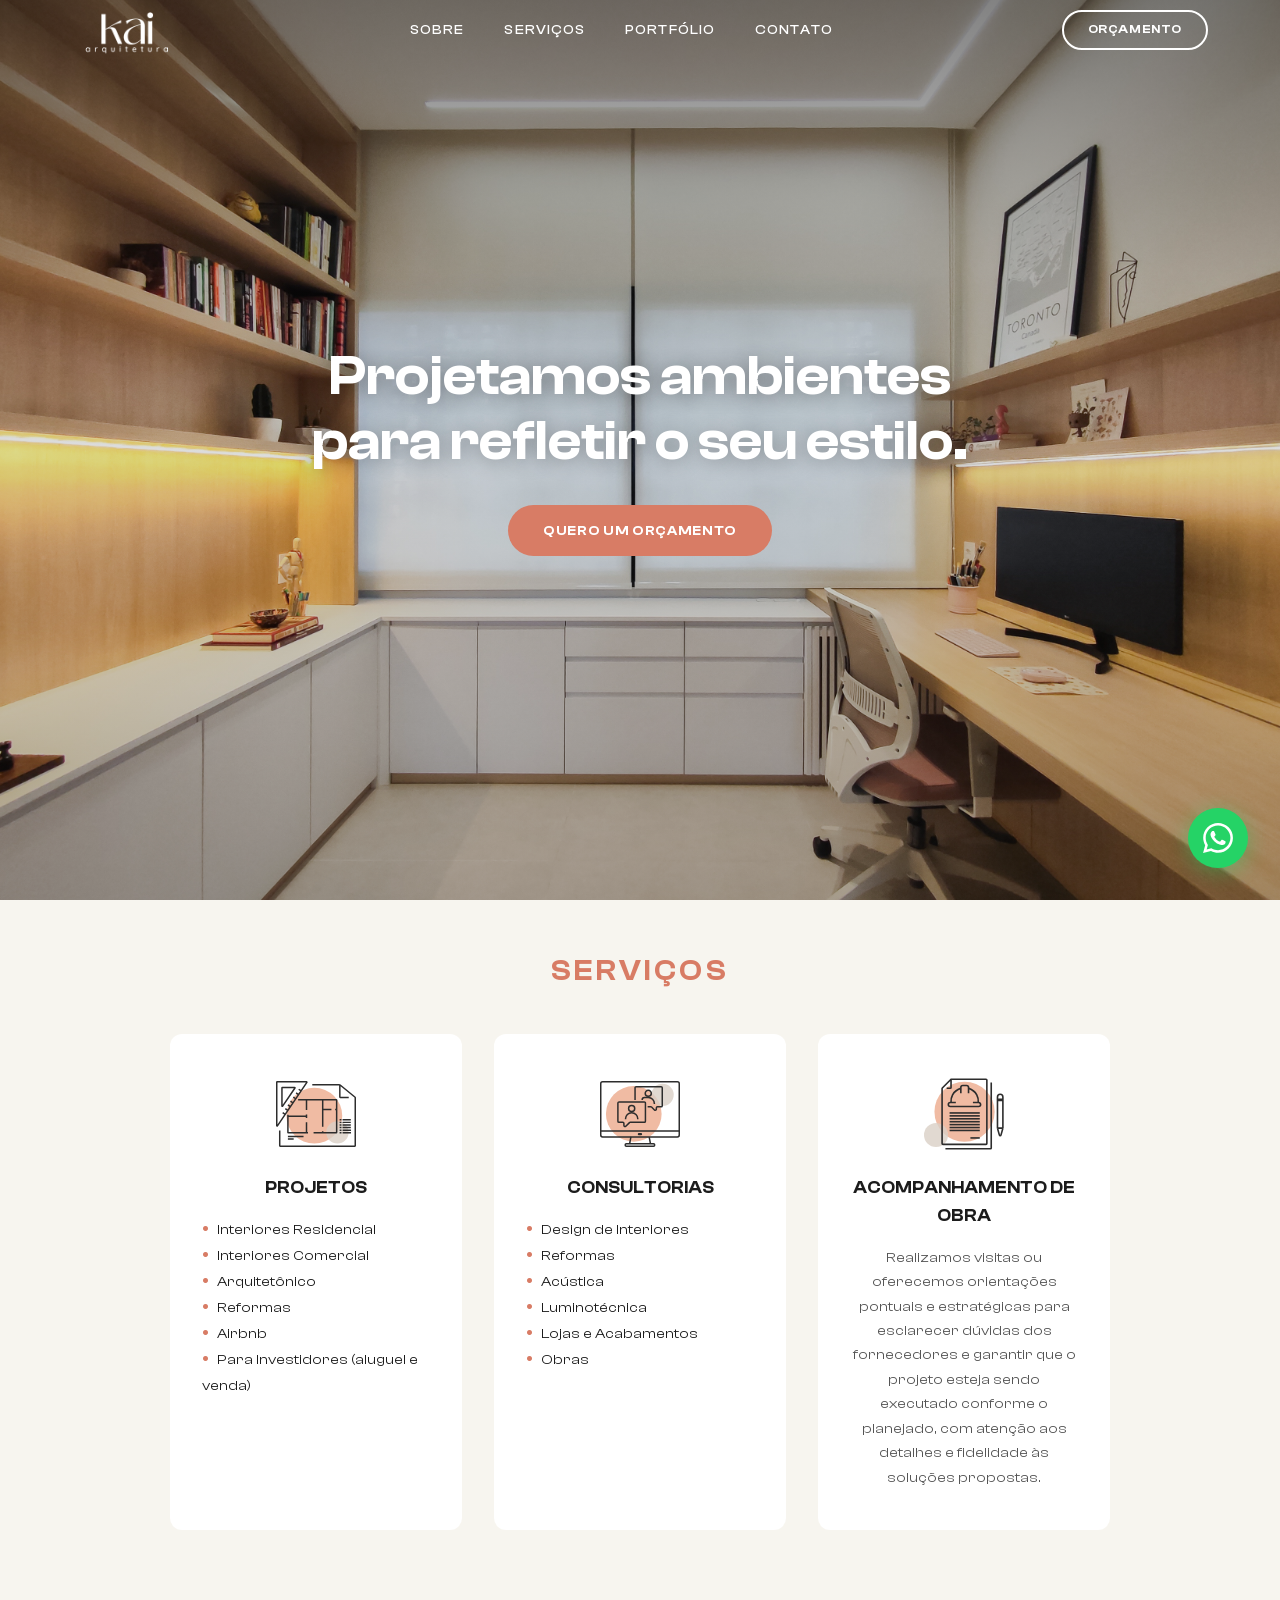
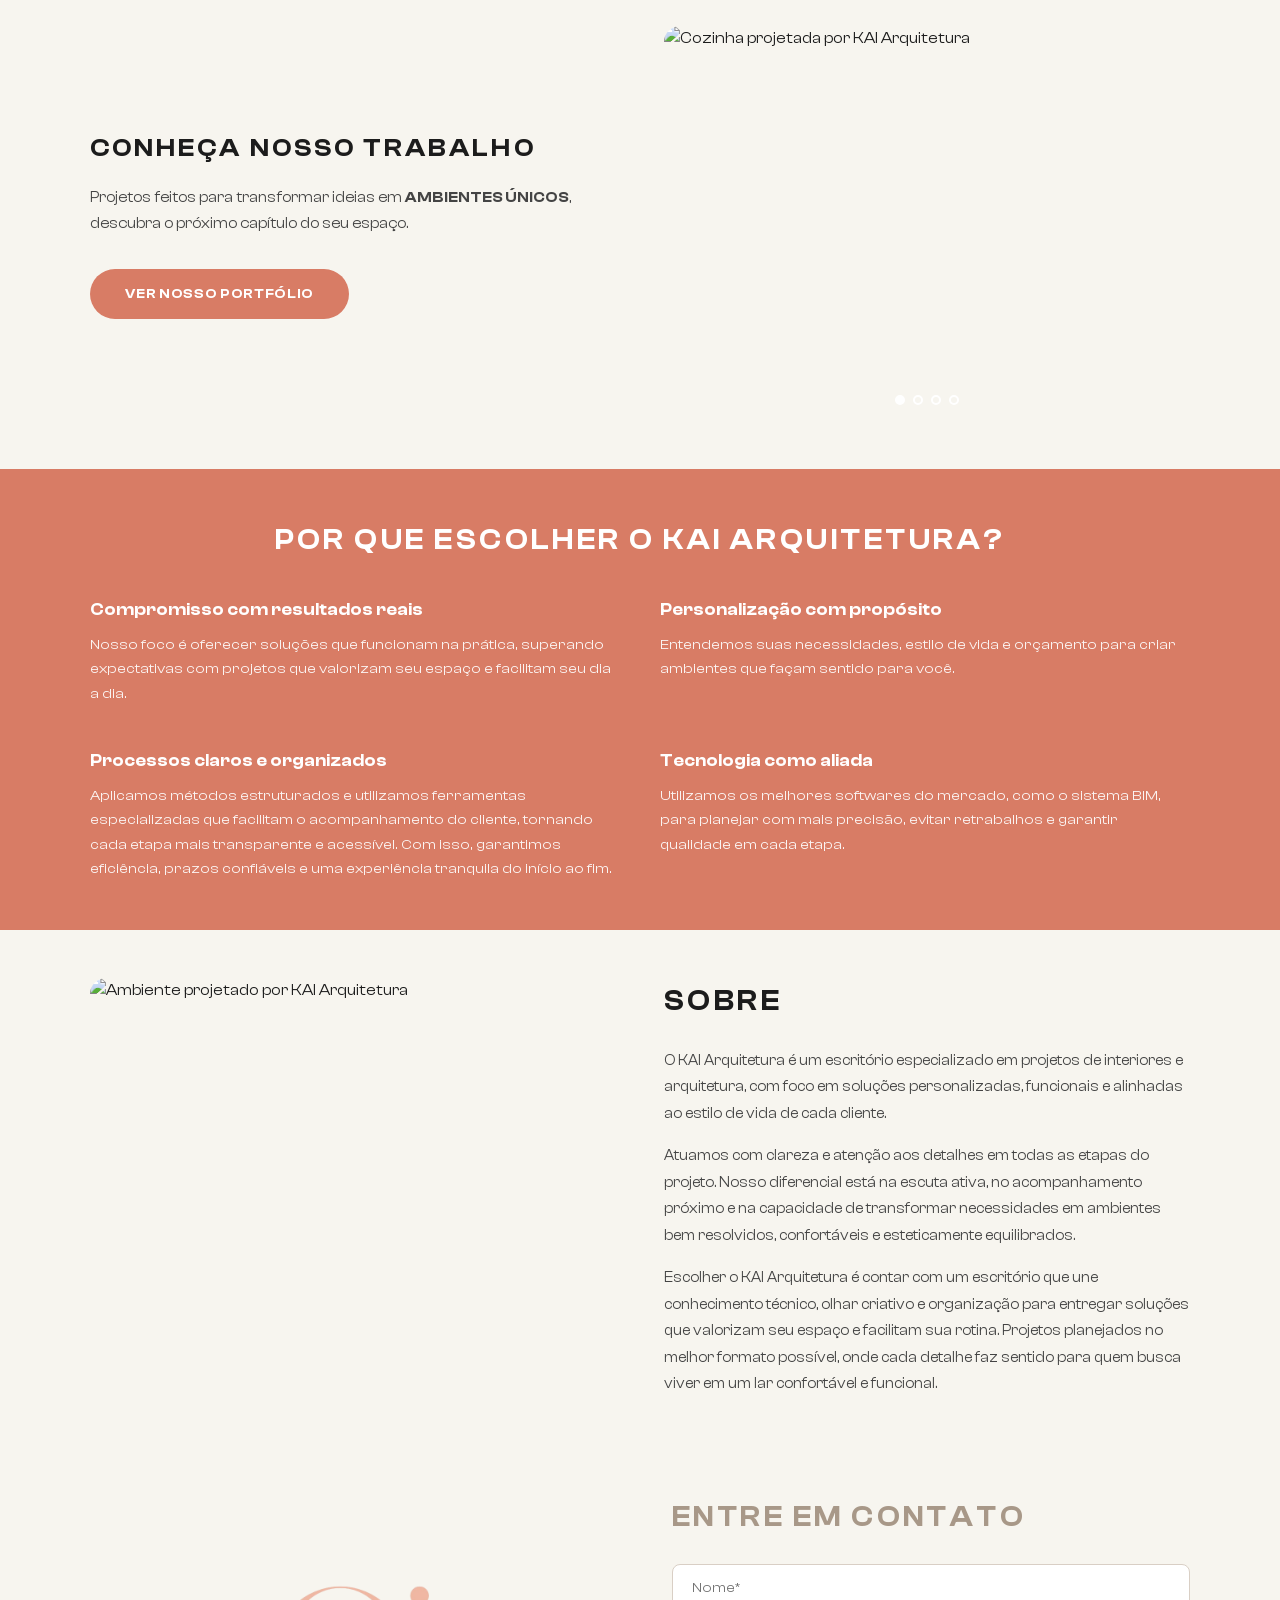
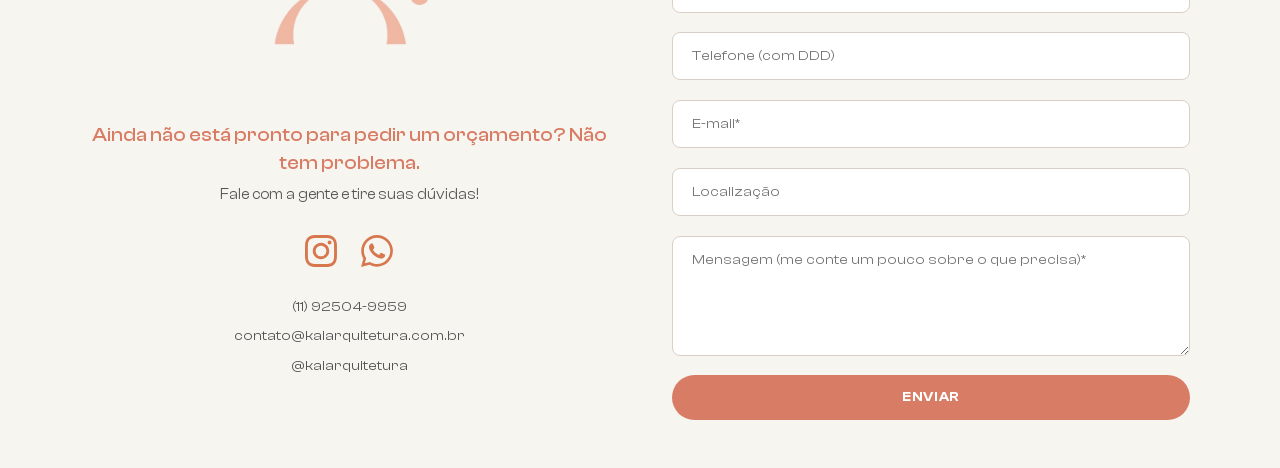
==== index.html @ b68964d4 "Atualiza telefone/WhatsApp para (11) 92504-9959 Co-Authored-By: Claude Opus 4.6 <noreply@anthropic.c" ====
<!DOCTYPE html>
<html lang="pt-BR">
<head>
  <meta charset="UTF-8">
  <meta name="viewport" content="width=device-width, initial-scale=1.0">
  <title>KAI Arquitetura | Projetamos ambientes para refletir o seu estilo</title>
  <meta name="description" content="Escritório de arquitetura especializado em projetos de interiores, consultorias e acompanhamento de obra. Soluções personalizadas e funcionais.">
  <link rel="icon" type="image/png" href="img/simbolo.png">
  <link rel="stylesheet" href="css/fonts.css">
  <link rel="stylesheet" href="css/style.css">
</head>
<body>

  <!-- HEADER (transparent over hero, solid on scroll) -->
  <header class="header header--transparent">
    <nav class="nav">
      <a href="index.html" class="nav__logo">
        <img src="img/logo.png" alt="KAI Arquitetura">
      </a>
      <ul class="nav__links">
        <li><a href="#sobre">Sobre</a></li>
        <li class="nav__dropdown">
          <a href="#servicos">Serviços</a>
          <div class="nav__dropdown-menu">
            <a href="servicos-projeto.html">Projetos</a>
            <a href="servicos-consultorias.html">Consultorias</a>
            <a href="servicos-acompanhamento.html">Acompanhamento de Obra</a>
          </div>
        </li>
        <li><a href="portfolio.html">Portfólio</a></li>
        <li><a href="#contato">Contato</a></li>
      </ul>
      <div class="nav__cta">
        <a href="https://wa.me/5511925049959" target="_blank" class="btn">Orçamento</a>
      </div>
      <button class="nav__hamburger" aria-label="Menu">
        <span></span><span></span><span></span>
      </button>
      <div class="nav__mobile-menu">
        <a href="#sobre">Sobre</a>
        <a href="#servicos">Serviços</a>
        <div class="mobile-submenu">
          <a href="servicos-projeto.html">Projetos</a>
          <a href="servicos-consultorias.html">Consultorias</a>
          <a href="servicos-acompanhamento.html">Acompanhamento de Obra</a>
        </div>
        <a href="portfolio.html">Portfólio</a>
        <a href="#contato">Contato</a>
      </div>
    </nav>
  </header>

  <!-- HERO (full-bleed, invades header) -->
  <section class="hero">
    <img src="img/home/BB_Escritório_1-Edit.jpg" alt="Escritório KAI Arquitetura" class="hero__image">
    <div class="hero__overlay">
      <h1 class="hero__title">Projetamos ambientes para refletir o seu estilo.</h1>
      <a href="https://wa.me/5511925049959" target="_blank" class="btn btn--coral">Quero um orçamento</a>
    </div>
  </section>

  <!-- SERVIÇOS -->
  <section class="section" id="servicos">
    <div class="section__inner">
      <h2 class="section__title section__title--coral" style="text-align:center; margin-bottom:2.5rem;">Serviços</h2>
      <div class="services-grid">

        <a href="servicos-projeto.html" class="service-card">
          <img src="img/icons/Icone Projeto.svg" alt="Projetos" class="service-card__icon service-card__icon--dark">
          <h3 class="service-card__title">Projetos</h3>
          <ul class="service-card__list">
            <li>Interiores Residencial</li>
            <li>Interiores Comercial</li>
            <li>Arquitetônico</li>
            <li>Reformas</li>
            <li>Airbnb</li>
            <li>Para Investidores (aluguel e venda)</li>
          </ul>
        </a>

        <a href="servicos-consultorias.html" class="service-card">
          <img src="img/icons/Icone Consultoria.svg" alt="Consultorias" class="service-card__icon service-card__icon--dark">
          <h3 class="service-card__title">Consultorias</h3>
          <ul class="service-card__list">
            <li>Design de Interiores</li>
            <li>Reformas</li>
            <li>Acústica</li>
            <li>Luminotécnica</li>
            <li>Lojas e Acabamentos</li>
            <li>Obras</li>
          </ul>
        </a>

        <a href="servicos-acompanhamento.html" class="service-card">
          <img src="img/icons/Icone Acompanhamento.svg" alt="Acompanhamento de Obra" class="service-card__icon service-card__icon--dark">
          <h3 class="service-card__title">Acompanhamento de Obra</h3>
          <p class="service-card__list" style="text-align:center; font-size:0.9rem; line-height:1.7; color:#555;">
            Realizamos visitas ou oferecemos orientações pontuais e estratégicas para esclarecer dúvidas dos fornecedores e garantir que o projeto esteja sendo executado conforme o planejado, com atenção aos detalhes e fidelidade às soluções propostas.
          </p>
        </a>

      </div>
    </div>
  </section>

  <!-- CONHEÇA NOSSO TRABALHO (carousel) -->
  <section class="work-section">
    <div class="work-section__inner">
      <div class="work-section__content">
        <h2 class="work-section__title">Conheça nosso trabalho</h2>
        <p class="work-section__text">
          Projetos feitos para transformar ideias em <strong>ambientes únicos</strong>, descubra o próximo capítulo do seu espaço.
        </p>
        <div>
          <a href="portfolio.html" class="btn btn--coral">Ver nosso portfólio</a>
        </div>
      </div>
      <div class="work-carousel">
        <div class="work-carousel__track">
          <img src="img/home/BB_Cozinha_2-Edit.jpg" alt="Cozinha projetada por KAI Arquitetura" class="work-carousel__slide active">
          <img src="img/home/BB_Sala_2-Edit.jpg" alt="Sala projetada por KAI Arquitetura" class="work-carousel__slide">
          <img src="img/home/BB_Lavanderia_1.jpg" alt="Lavanderia projetada por KAI Arquitetura" class="work-carousel__slide">
          <img src="img/home/Imagem Quarto.jpg" alt="Quarto projetado por KAI Arquitetura" class="work-carousel__slide">
        </div>
        <div class="work-carousel__dots">
          <button class="work-carousel__dot active" data-index="0" aria-label="Foto 1"></button>
          <button class="work-carousel__dot" data-index="1" aria-label="Foto 2"></button>
          <button class="work-carousel__dot" data-index="2" aria-label="Foto 3"></button>
          <button class="work-carousel__dot" data-index="3" aria-label="Foto 4"></button>
        </div>
      </div>
    </div>
  </section>

  <!-- POR QUE ESCOLHER -->
  <section class="why-section">
    <div class="section__container">
      <h2 class="why-section__title">Por que escolher o KAI Arquitetura?</h2>
      <div class="why-grid">
        <div class="why-card">
          <h3 class="why-card__title">Compromisso com resultados reais</h3>
          <p class="why-card__text">Nosso foco é oferecer soluções que funcionam na prática, superando expectativas com projetos que valorizam seu espaço e facilitam seu dia a dia.</p>
        </div>
        <div class="why-card">
          <h3 class="why-card__title">Personalização com propósito</h3>
          <p class="why-card__text">Entendemos suas necessidades, estilo de vida e orçamento para criar ambientes que façam sentido para você.</p>
        </div>
        <div class="why-card">
          <h3 class="why-card__title">Processos claros e organizados</h3>
          <p class="why-card__text">Aplicamos métodos estruturados e utilizamos ferramentas especializadas que facilitam o acompanhamento do cliente, tornando cada etapa mais transparente e acessível. Com isso, garantimos eficiência, prazos confiáveis e uma experiência tranquila do início ao fim.</p>
        </div>
        <div class="why-card">
          <h3 class="why-card__title">Tecnologia como aliada</h3>
          <p class="why-card__text">Utilizamos os melhores softwares do mercado, como o sistema BIM, para planejar com mais precisão, evitar retrabalhos e garantir qualidade em cada etapa.</p>
        </div>
      </div>
    </div>
  </section>

  <!-- SOBRE (bordas arredondadas, margens) -->
  <section class="about-section" id="sobre">
    <div class="about-section__inner">
      <img src="img/home/BB_Banho Social_2.jpg" alt="Ambiente projetado por KAI Arquitetura" class="about-section__image">
      <div class="about-section__content">
        <h2 class="about-section__title">Sobre</h2>
        <div class="about-section__text">
          <p>O KAI Arquitetura é um escritório especializado em projetos de interiores e arquitetura, com foco em soluções personalizadas, funcionais e alinhadas ao estilo de vida de cada cliente.</p>
          <p>Atuamos com clareza e atenção aos detalhes em todas as etapas do projeto. Nosso diferencial está na escuta ativa, no acompanhamento próximo e na capacidade de transformar necessidades em ambientes bem resolvidos, confortáveis e esteticamente equilibrados.</p>
          <p>Escolher o KAI Arquitetura é contar com um escritório que une conhecimento técnico, olhar criativo e organização para entregar soluções que valorizam seu espaço e facilitam sua rotina. Projetos planejados no melhor formato possível, onde cada detalhe faz sentido para quem busca viver em um lar confortável e funcional.</p>
        </div>
      </div>
    </div>
  </section>

  <!-- CONTATO (info primeiro, depois formulário) -->
  <section class="contact-section" id="contato">
    <div class="section__container">
      <div class="contact__info">
        <div class="contact__info-logo">
          <img src="img/simbolo-kai.png" alt="KAI Arquitetura">
        </div>
        <h3 class="contact__info-title">Ainda não está pronto para pedir um orçamento? Não tem problema.</h3>
        <p class="contact__info-text">Fale com a gente e tire suas dúvidas!</p>
        <div class="contact__info-social">
          <a href="https://instagram.com/kaiarquitetura" target="_blank" rel="noopener" aria-label="Instagram" class="contact__social-link">
            <img src="img/icons/instagram.svg" alt="Instagram">
          </a>
          <a href="https://wa.me/5511925049959" target="_blank" rel="noopener" aria-label="WhatsApp" class="contact__social-link">
            <img src="img/icons/whatsapp.svg" alt="WhatsApp">
          </a>
        </div>
        <div class="contact__info-details">
          <span>(11) 92504-9959</span>
          <span>contato@kaiarquitetura.com.br</span>
          <span>@kaiarquitetura</span>
        </div>
      </div>
      <div>
        <h2 class="contact__title">Entre em contato</h2>
        <form class="contact__form" action="https://formsubmit.co/contato@kaiarquitetura.com.br" method="POST">
          <input type="hidden" name="_subject" value="Novo contato via site KAI Arquitetura">
          <input type="hidden" name="_captcha" value="false">
          <input type="hidden" name="_next" value="https://kaiarquitetura.com.br">
          <input type="hidden" name="_template" value="table">
          <input type="text" name="name" class="contact__input" placeholder="Nome*" required>
          <input type="tel" name="phone" class="contact__input" placeholder="Telefone (com DDD)">
          <input type="email" name="email" class="contact__input" placeholder="E-mail*" required>
          <input type="text" name="location" class="contact__input" placeholder="Localização">
          <textarea name="message" class="contact__textarea" placeholder="Mensagem (me conte um pouco sobre o que precisa)*" required></textarea>
          <button type="submit" class="btn btn--coral contact__submit-btn">
            <span class="contact__submit-text">Enviar</span>
            <span class="contact__submit-loading" style="display:none;">Enviando...</span>
          </button>
        </form>
        <!-- Success overlay -->
        <div class="contact__success" style="display:none;">
          <div class="contact__success-icon">
            <svg viewBox="0 0 52 52" width="60" height="60">
              <circle class="contact__success-circle" cx="26" cy="26" r="24" fill="none" stroke="#D87C65" stroke-width="2"/>
              <path class="contact__success-check" fill="none" stroke="#D87C65" stroke-width="3" stroke-linecap="round" stroke-linejoin="round" d="M14 27l7 7 16-16"/>
            </svg>
          </div>
          <p class="contact__success-title">Mensagem enviada!</p>
          <p class="contact__success-text">Recebemos seu contato e retornaremos em breve.</p>
        </div>
      </div>
    </div>
  </section>

  <!-- WHATSAPP FLOAT -->
  <a href="https://wa.me/5511925049959" target="_blank" class="whatsapp-float" aria-label="WhatsApp">
    <img src="img/icons/whatsapp.svg" alt="WhatsApp">
  </a>

  <script src="js/main.js"></script>
</body>
</html>
---- css/fonts.css ----
@font-face {
  font-family: 'ClashDisplay';
  src: url('../fonts/ClashDisplay-Variable.woff2') format('woff2'),
       url('../fonts/ClashDisplay-Variable.woff') format('woff');
  font-weight: 200 700;
  font-display: swap;
  font-style: normal;
}
---- css/style.css ----
/* ===== RESET & BASE ===== */
*, *::before, *::after {
  margin: 0;
  padding: 0;
  box-sizing: border-box;
}

:root {
  --bg: #F7F5EF;
  --coral: #D87C65;
  --black: #1C1C1C;
  --beige: #D9CFC5;
  --beige-dark: #A89888;
  --peach: #F0BBA3;
  --white: #FFFFFF;
  --font: 'ClashDisplay', sans-serif;
  --side-margin: 5rem;
}

html {
  scroll-behavior: smooth;
  font-size: 16px;
}

body {
  font-family: var(--font);
  background-color: var(--bg);
  color: var(--black);
  line-height: 1.6;
  overflow-x: hidden;
}

a {
  text-decoration: none;
  color: inherit;
}

ul, ol {
  list-style: none;
}

img {
  max-width: 100%;
  height: auto;
  display: block;
}

/* ===== HEADER / NAV ===== */
.header {
  position: fixed;
  top: 0;
  left: 0;
  width: 100%;
  z-index: 1000;
  background-color: var(--bg);
  transition: background-color 0.4s, box-shadow 0.3s;
}

/* Transparent header over hero */
.header--transparent {
  background-color: transparent;
}

.header--transparent .nav__links a {
  color: var(--white);
}

.header--transparent .nav__hamburger span {
  background: var(--white);
}

.header--transparent .nav__logo img {
  filter: brightness(0) invert(1);
}

.header--transparent .nav__cta .btn {
  border-color: var(--white);
  color: var(--white);
}

.header--transparent .nav__cta .btn:hover {
  background: var(--white);
  color: var(--black);
}

.header.scrolled {
  background-color: var(--bg);
  box-shadow: 0 2px 20px rgba(0, 0, 0, 0.08);
}

.header.scrolled.header--transparent .nav__links a {
  color: var(--black);
}

.header.scrolled.header--transparent .nav__hamburger span {
  background: var(--black);
}

.header.scrolled.header--transparent .nav__logo img {
  filter: none;
}

.header.scrolled.header--transparent .nav__cta .btn {
  border-color: var(--coral);
  color: var(--coral);
}

.header.scrolled.header--transparent .nav__cta .btn:hover {
  background: var(--coral);
  color: var(--white);
}

.nav {
  display: flex;
  justify-content: space-between;
  align-items: center;
  max-width: 1200px;
  margin: 0 auto;
  padding: 0 2rem;
  height: 60px;
}

.nav__logo img {
  height: 110px;
  width: auto;
  transition: filter 0.4s;
  margin: -28px 0;
  object-fit: contain;
}

.nav__links {
  display: flex;
  gap: 2.5rem;
  align-items: center;
}

.nav__links a {
  font-weight: 500;
  font-size: 0.85rem;
  letter-spacing: 0.08em;
  text-transform: uppercase;
  color: var(--black);
  position: relative;
  transition: color 0.3s;
}

.nav__links a::after {
  content: '';
  position: absolute;
  bottom: -4px;
  left: 0;
  width: 0;
  height: 2px;
  background-color: var(--coral);
  transition: width 0.3s;
}

.nav__links a:hover {
  color: var(--coral);
}

.nav__links a:hover::after {
  width: 100%;
}

/* Nav CTA button */
.nav__cta {
  display: flex;
  align-items: center;
}

.nav__cta .btn {
  padding: 0.55rem 1.5rem;
  font-size: 0.75rem;
  border: 2px solid var(--coral);
  background: transparent;
  color: var(--coral);
  border-radius: 50px;
  font-family: var(--font);
  font-weight: 600;
  letter-spacing: 0.05em;
  text-transform: uppercase;
  cursor: pointer;
  transition: all 0.3s;
  white-space: nowrap;
}

.nav__cta .btn:hover {
  background: var(--coral);
  color: var(--white);
  transform: translateY(-1px);
}

/* Dropdown Servicos */
.nav__dropdown {
  position: relative;
}

.nav__dropdown-menu {
  position: absolute;
  top: 100%;
  left: 50%;
  transform: translateX(-50%);
  background: var(--white);
  border-radius: 8px;
  box-shadow: 0 8px 30px rgba(0,0,0,0.1);
  padding: 1rem 0;
  min-width: 220px;
  opacity: 0;
  visibility: hidden;
  transition: opacity 0.3s, visibility 0.3s, transform 0.3s;
  transform: translateX(-50%) translateY(10px);
  margin-top: 0.5rem;
}

.nav__dropdown:hover .nav__dropdown-menu {
  opacity: 1;
  visibility: visible;
  transform: translateX(-50%) translateY(0);
}

.nav__dropdown-menu a {
  display: block;
  padding: 0.6rem 1.5rem;
  font-size: 0.8rem;
  text-transform: none;
  letter-spacing: 0.02em;
  white-space: nowrap;
  color: var(--black) !important;
}

.nav__dropdown-menu a:hover {
  background-color: var(--bg);
}

.nav__dropdown-menu a::after {
  display: none;
}

/* Mobile hamburger */
.nav__hamburger {
  display: none;
  flex-direction: column;
  gap: 5px;
  cursor: pointer;
  background: none;
  border: none;
  padding: 5px;
}

.nav__hamburger span {
  width: 25px;
  height: 2px;
  background: var(--black);
  transition: all 0.3s;
}

.nav__hamburger.active span:nth-child(1) {
  transform: rotate(45deg) translate(5px, 5px);
}

.nav__hamburger.active span:nth-child(2) {
  opacity: 0;
}

.nav__hamburger.active span:nth-child(3) {
  transform: rotate(-45deg) translate(5px, -5px);
}

/* ===== BUTTONS ===== */
.btn {
  display: inline-block;
  padding: 0.9rem 2.2rem;
  border-radius: 50px;
  font-family: var(--font);
  font-weight: 600;
  font-size: 0.85rem;
  letter-spacing: 0.05em;
  text-transform: uppercase;
  cursor: pointer;
  transition: all 0.3s;
  border: none;
}

.btn--coral {
  background-color: var(--coral);
  color: var(--white);
}

.btn--coral:hover {
  background-color: #c46b55;
  transform: translateY(-2px);
  box-shadow: 0 6px 20px rgba(216, 124, 101, 0.35);
}

.btn--outline {
  background: transparent;
  border: 2px solid var(--coral);
  color: var(--coral);
}

.btn--outline:hover {
  background-color: var(--coral);
  color: var(--white);
}

/* ===== HERO (full-bleed, invades header) ===== */
.hero {
  position: relative;
  width: 100%;
  height: 100vh;
  min-height: 600px;
  overflow: hidden;
}

.hero__image {
  width: 100%;
  height: 100%;
  object-fit: cover;
}

.hero__overlay {
  position: absolute;
  inset: 0;
  background: linear-gradient(
    to bottom,
    rgba(28,28,28,0.55) 0%,
    rgba(28,28,28,0.25) 30%,
    rgba(28,28,28,0.15) 50%,
    rgba(28,28,28,0.35) 100%
  );
  display: flex;
  flex-direction: column;
  justify-content: center;
  align-items: center;
  text-align: center;
  padding: 2rem;
}

.hero__title {
  font-size: 3.5rem;
  font-weight: 600;
  color: var(--white);
  line-height: 1.15;
  max-width: 700px;
  margin-bottom: 2rem;
  text-shadow: 0 2px 20px rgba(0,0,0,0.3);
}

.hero__title--dark {
  color: var(--black);
  text-shadow: none;
}

/* ===== SERVICE HERO (pages servicos) ===== */
.service-hero {
  margin-top: 60px;
  background-color: var(--beige);
  text-align: center;
  padding: 3rem 2rem 2.5rem;
}

.service-hero__title {
  font-size: 2.8rem;
  font-weight: 600;
  line-height: 1.2;
  max-width: 650px;
  margin: 0 auto 1.2rem;
}

.service-hero__subtitle {
  font-size: 1rem;
  font-weight: 400;
  max-width: 550px;
  margin: 0 auto 2rem;
  color: #444;
  line-height: 1.6;
}

/* ===== SECTIONS (consistent side margins) ===== */
.section {
  padding: 3rem 2rem;
}

.section__inner {
  max-width: 1100px;
  margin: 0 auto;
  padding: 0 var(--side-margin);
}

.section--beige {
  background-color: var(--beige);
}

.section--coral {
  background-color: var(--coral);
  color: var(--white);
}

.section__container {
  max-width: 1100px;
  margin: 0 auto;
}

.section__title {
  font-size: 1.8rem;
  font-weight: 600;
  text-transform: uppercase;
  margin-bottom: 1rem;
  letter-spacing: 0.12em;
}

.section__title--coral {
  color: var(--coral);
}

.section__title--beige-dark {
  color: var(--beige-dark);
}

.section__subtitle {
  font-size: 1rem;
  font-weight: 400;
  color: #555;
  margin-bottom: 2.5rem;
  max-width: 600px;
}

/* ===== SERVICES CARDS (Home) ===== */
.services-grid {
  display: grid;
  grid-template-columns: repeat(3, 1fr);
  gap: 2rem;
  max-width: 1100px;
  margin: 0 auto;
}

.service-card {
  background: var(--white);
  border-radius: 12px;
  padding: 2.5rem 2rem;
  text-align: center;
  transition: transform 0.3s, box-shadow 0.3s;
}

.service-card:hover {
  transform: translateY(-5px);
  box-shadow: 0 10px 40px rgba(0,0,0,0.08);
}

.service-card__icon {
  width: 80px;
  height: 80px;
  margin: 0 auto 1.2rem;
}

.service-card__icon--dark {
  /* SVG strokes already set to dark */
}

.service-card__title {
  font-size: 1.1rem;
  font-weight: 600;
  text-transform: uppercase;
  margin-bottom: 1rem;
}

.service-card__list {
  text-align: left;
  font-size: 0.9rem;
  line-height: 1.8;
}

.service-card__list li::before {
  content: '\2022';
  color: var(--coral);
  margin-right: 0.5rem;
  font-weight: 700;
}

/* ===== WORK / CTA SECTION (with carousel) ===== */
.work-section {
  padding: 3rem 2rem;
}

.work-section__inner {
  max-width: 1100px;
  margin: 0 auto;
  display: grid;
  grid-template-columns: 1fr 1fr;
  gap: 3rem;
  align-items: center;
}

.work-section__content {
  display: flex;
  flex-direction: column;
  justify-content: center;
}

.work-section__title {
  font-size: 1.6rem;
  font-weight: 600;
  text-transform: uppercase;
  margin-bottom: 1rem;
  letter-spacing: 0.12em;
}

.work-section__text {
  font-size: 0.95rem;
  margin-bottom: 2rem;
  color: #444;
  line-height: 1.7;
}

.work-section__text strong {
  text-transform: uppercase;
  font-weight: 600;
}

/* Carousel */
.work-carousel {
  position: relative;
  border-radius: 16px;
  overflow: hidden;
  aspect-ratio: 4 / 3;
}

.work-carousel__track {
  position: relative;
  width: 100%;
  height: 100%;
}

.work-carousel__slide {
  position: absolute;
  inset: 0;
  width: 100%;
  height: 100%;
  object-fit: cover;
  opacity: 0;
  transition: opacity 0.8s ease;
}

.work-carousel__slide.active {
  opacity: 1;
}

.work-carousel__dots {
  position: absolute;
  bottom: 1rem;
  left: 50%;
  transform: translateX(-50%);
  display: flex;
  gap: 0.5rem;
  z-index: 5;
}

.work-carousel__dot {
  width: 10px;
  height: 10px;
  border-radius: 50%;
  border: 2px solid var(--white);
  background: transparent;
  cursor: pointer;
  transition: background 0.3s;
  padding: 0;
}

.work-carousel__dot.active {
  background: var(--white);
}

/* ===== WHY CHOOSE ===== */
.why-section {
  background-color: var(--coral);
  color: var(--white);
  padding: 3rem 2rem;
}

.why-section .section__container {
  max-width: 1100px;
  margin: 0 auto;
}

.why-section__title {
  font-size: 1.8rem;
  font-weight: 600;
  text-transform: uppercase;
  margin-bottom: 2rem;
  text-align: center;
  letter-spacing: 0.12em;
}

.why-grid {
  display: grid;
  grid-template-columns: repeat(2, 1fr);
  gap: 2.5rem;
}

.why-card__title {
  font-size: 1.1rem;
  font-weight: 600;
  margin-bottom: 0.6rem;
}

.why-card__text {
  font-size: 0.9rem;
  line-height: 1.7;
  opacity: 0.92;
}

/* ===== ABOUT (rounded, with margins) ===== */
.about-section {
  padding: 3rem 2rem;
}

.about-section__inner {
  max-width: 1100px;
  margin: 0 auto;
  display: grid;
  grid-template-columns: 1fr 1fr;
  gap: 3rem;
  align-items: center;
}

.about-section__image {
  width: 100%;
  height: 100%;
  min-height: 400px;
  object-fit: cover;
  border-radius: 16px;
}

.about-section__content {
  display: flex;
  flex-direction: column;
  justify-content: center;
}

.about-section__title {
  font-size: 1.8rem;
  font-weight: 600;
  text-transform: uppercase;
  margin-bottom: 1.5rem;
  letter-spacing: 0.12em;
}

.about-section__text {
  font-size: 0.92rem;
  line-height: 1.8;
  color: #444;
}

.about-section__text p + p {
  margin-top: 1rem;
}

/* ===== CONTACT ===== */
.contact-section {
  padding: 3rem 2rem;
}

.contact-section .section__container {
  max-width: 1100px;
  margin: 0 auto;
  display: grid;
  grid-template-columns: 1fr 1fr;
  gap: 4rem;
  align-items: center;
}

.contact__title {
  font-size: 1.8rem;
  font-weight: 600;
  text-transform: uppercase;
  margin-bottom: 1.5rem;
  color: var(--beige-dark);
  letter-spacing: 0.12em;
}

.contact__form {
  display: flex;
  flex-direction: column;
  gap: 1.2rem;
}

.contact__input,
.contact__textarea {
  width: 100%;
  padding: 0.9rem 1.2rem;
  border: 1px solid var(--beige);
  border-radius: 8px;
  font-family: var(--font);
  font-size: 0.9rem;
  background: var(--white);
  transition: border-color 0.3s;
  outline: none;
}

.contact__input:focus,
.contact__textarea:focus {
  border-color: var(--coral);
}

.contact__textarea {
  resize: vertical;
  min-height: 120px;
}

.contact__info {
  display: flex;
  flex-direction: column;
  align-items: center;
  text-align: center;
}

.contact__info-logo {
  margin-bottom: 1rem;
}

.contact__info-logo img {
  height: 200px;
  width: auto;
  object-fit: contain;
  margin: -1rem 0;
}

.contact__info-title {
  font-size: 1.2rem;
  font-weight: 500;
  margin-bottom: 0.3rem;
  color: var(--coral);
  line-height: 1.5;
}

.contact__info-text {
  font-size: 0.92rem;
  color: #555;
  margin-bottom: 1.5rem;
  line-height: 1.6;
}

.contact__info-social {
  display: flex;
  gap: 1rem;
  margin-bottom: 1.5rem;
}

.contact__social-link {
  display: flex;
  align-items: center;
  justify-content: center;
  width: 40px;
  height: 40px;
  transition: transform 0.3s, opacity 0.3s;
}

.contact__social-link:hover {
  transform: scale(1.15);
  opacity: 0.8;
}

.contact__social-link img {
  width: 32px;
  height: 32px;
  /* Make icons coral/orange colored */
  filter: invert(56%) sepia(39%) saturate(739%) hue-rotate(332deg) brightness(89%) contrast(87%);
}

.contact__info-details {
  display: flex;
  flex-direction: column;
  gap: 0.4rem;
  align-items: center;
}

.contact__info-details span {
  font-size: 0.9rem;
  color: #555;
}

/* ===== CONTACT FORM SUCCESS ANIMATION ===== */
.contact__success {
  text-align: center;
  padding: 3rem 1rem;
  animation: fadeInUp 0.6s ease;
}

.contact__success-icon {
  margin-bottom: 1.2rem;
}

.contact__success-circle {
  stroke-dasharray: 150;
  stroke-dashoffset: 150;
  animation: drawCircle 0.6s ease forwards;
}

.contact__success-check {
  stroke-dasharray: 50;
  stroke-dashoffset: 50;
  animation: drawCheck 0.4s ease forwards 0.5s;
}

.contact__success-title {
  font-size: 1.4rem;
  font-weight: 600;
  color: var(--coral);
  margin-bottom: 0.5rem;
}

.contact__success-text {
  font-size: 0.92rem;
  color: #555;
  line-height: 1.6;
}

@keyframes drawCircle {
  to { stroke-dashoffset: 0; }
}

@keyframes drawCheck {
  to { stroke-dashoffset: 0; }
}

@keyframes fadeInUp {
  from {
    opacity: 0;
    transform: translateY(20px);
  }
  to {
    opacity: 1;
    transform: translateY(0);
  }
}

/* ===== WHATSAPP FLOAT ===== */
.whatsapp-float {
  position: fixed;
  bottom: 2rem;
  right: 2rem;
  width: 60px;
  height: 60px;
  background: #25D366;
  border-radius: 50%;
  display: flex;
  align-items: center;
  justify-content: center;
  box-shadow: 0 4px 20px rgba(37, 211, 102, 0.4);
  z-index: 999;
  transition: transform 0.3s;
}

.whatsapp-float:hover {
  transform: scale(1.1);
}

.whatsapp-float img {
  width: 30px;
  height: 30px;
  filter: brightness(0) invert(1);
}

/* ===== PORTFOLIO GRID (aligned heights) ===== */
.portfolio-grid {
  max-width: 1200px;
  margin: 0 auto;
  padding: 2rem;
  display: grid;
  grid-template-columns: repeat(4, 1fr);
  gap: 0.8rem;
  grid-auto-rows: 1fr;
}

.portfolio-grid__item {
  border-radius: 8px;
  overflow: hidden;
  cursor: pointer;
  position: relative;
}

.portfolio-grid__item img {
  width: 100%;
  height: 100%;
  object-fit: cover;
  display: block;
  transition: transform 0.5s;
}

.portfolio-grid__item:hover img {
  transform: scale(1.05);
}

/* Vertical/portrait items span 2 rows */
.portfolio-grid__item--tall {
  grid-row: span 2;
}

.portfolio-cta {
  text-align: center;
  padding: 3rem 2rem;
  background-color: var(--bg);
}

.portfolio-cta__title {
  font-size: 1.8rem;
  font-weight: 700;
  text-transform: uppercase;
  margin-bottom: 0.8rem;
  letter-spacing: 0.12em;
}

.portfolio-cta__text {
  font-size: 0.95rem;
  color: #555;
  margin-bottom: 2rem;
}

/* ===== SERVICE DETAIL (Projeto/Consultoria/Acompanhamento pages) ===== */
.service-detail {
  max-width: 1100px;
  margin: 0 auto;
  padding: 3rem 2rem 2rem;
}

.service-detail__title {
  font-size: 1.5rem;
  font-weight: 600;
  text-transform: uppercase;
  margin-bottom: 0.8rem;
  letter-spacing: 0.12em;
}

.service-detail__intro {
  font-size: 0.95rem;
  color: #444;
  margin-bottom: 3rem;
  max-width: 850px;
  line-height: 1.7;
}

/* ===== SERVICE CARDS CAROUSEL (Slider) ===== */
.service-cards-carousel {
  position: relative;
  margin-bottom: 2rem;
  padding: 0;
}

.service-cards-carousel__track-wrapper {
  overflow: hidden;
  padding: 0 0.5rem;
}

.service-cards-carousel__track {
  display: flex;
  transition: transform 0.5s cubic-bezier(0.25, 0.46, 0.45, 0.94);
  cursor: grab;
  user-select: none;
}

.service-cards-carousel__track.dragging {
  cursor: grabbing;
  transition: none;
}

.service-cards-carousel__track .service-type-card {
  flex: 0 0 calc(33.333% - 0.8rem);
  max-width: calc(33.333% - 0.8rem);
  padding: 1.8rem;
  margin: 0 0.4rem;
  background: var(--white);
  border-radius: 12px;
  transition: transform 0.3s, box-shadow 0.3s;
  box-sizing: border-box;
}

.service-cards-carousel__track .service-type-card:hover {
  transform: translateY(-3px);
  box-shadow: 0 8px 30px rgba(0,0,0,0.06);
}

.service-type-card__title {
  font-size: 1rem;
  font-weight: 600;
  margin-bottom: 0.8rem;
  color: var(--coral);
}

.service-type-card__text {
  font-size: 0.88rem;
  line-height: 1.7;
  color: #555;
}

/* Carousel arrows hidden - replaced by dots */
.carousel-arrow {
  display: none;
}

/* Carousel dots (below cards) */
.carousel-dots {
  display: flex;
  justify-content: center;
  gap: 0.5rem;
  margin-top: 1.5rem;
}

.carousel-dot {
  width: 10px;
  height: 10px;
  border-radius: 50%;
  border: 2px solid var(--beige-dark);
  background: transparent;
  cursor: pointer;
  padding: 0;
  transition: background 0.3s, border-color 0.3s;
}

.carousel-dot.active {
  background: var(--coral);
  border-color: var(--coral);
}

.carousel-dot:hover {
  border-color: var(--coral);
}

/* Old grid fallback - keep for non-carousel pages */
.service-types-grid {
  display: grid;
  grid-template-columns: repeat(2, 1fr);
  gap: 2rem;
  margin-bottom: 3rem;
}

.service-type-card {
  background: var(--white);
  border-radius: 12px;
  padding: 2rem;
  transition: transform 0.3s, box-shadow 0.3s;
}

.service-type-card:hover {
  transform: translateY(-3px);
  box-shadow: 0 8px 30px rgba(0,0,0,0.06);
}

/* ===== PROCESS STEPS (animated) ===== */
.process-section {
  padding: 3rem 2rem;
  background: var(--bg);
}

.process-section__title {
  font-size: 1.3rem;
  font-weight: 600;
  text-transform: uppercase;
  text-align: center;
  margin-bottom: 2rem;
  letter-spacing: 0.12em;
  max-width: 1000px;
  margin-left: auto;
  margin-right: auto;
}

.process-steps {
  display: flex;
  justify-content: center;
  align-items: center;
  gap: 1.5rem;
  max-width: 1000px;
  margin: 0 auto;
  padding: 1rem 0;
  position: relative;
}

.process-step {
  text-align: center;
  flex: 1;
  min-width: 80px;
  max-width: 140px;
  position: relative;
  opacity: 0;
  transform: translateY(25px) scale(0.95);
  transition: opacity 1s cubic-bezier(0.25, 0.46, 0.45, 0.94),
              transform 1s cubic-bezier(0.25, 0.46, 0.45, 0.94);
}

/* Zigzag: odd steps up, even steps down */
.process-step:nth-child(odd) {
  align-self: flex-start;
}

.process-step:nth-child(even) {
  align-self: flex-end;
  margin-top: 2rem;
}

.process-step.animate-in {
  opacity: 1;
  transform: translateY(0) scale(1);
}

.process-step__circle {
  width: 50px;
  height: 50px;
  background: var(--coral);
  border-radius: 50%;
  display: flex;
  align-items: center;
  justify-content: center;
  margin: 0 auto 0.8rem;
  color: var(--white);
  font-weight: 600;
  font-size: 1rem;
  transition: transform 0.3s ease, background-color 0.3s ease, box-shadow 0.3s ease;
}

.process-step.animate-in:hover .process-step__circle {
  transform: scale(1.18);
  background-color: var(--beige-dark);
  box-shadow: 0 6px 20px rgba(168, 152, 136, 0.35);
}

.process-step__label {
  font-size: 0.82rem;
  font-weight: 500;
  line-height: 1.4;
  transition: color 0.3s ease;
  color: var(--black);
}

.process-step.animate-in:hover .process-step__label {
  color: var(--coral);
}

/* Organic curved arrow between steps (using seta SVGs) */
.process-step__arrow {
  position: absolute;
  right: -38px;
  width: 45px;
  height: 25px;
  opacity: 0;
  transition: opacity 1.2s cubic-bezier(0.25, 0.46, 0.45, 0.94) 0.5s;
  z-index: 2;
}

/* Odd steps: arrow curves down (seta-1) */
.process-step:nth-child(odd) .process-step__arrow {
  top: auto;
  bottom: -15px;
}

/* Even steps: arrow curves up (seta-2) */
.process-step:nth-child(even) .process-step__arrow {
  top: -15px;
  bottom: auto;
}

.process-step__arrow img {
  width: 100%;
  height: 100%;
  object-fit: contain;
}

.process-step.animate-in .process-step__arrow {
  opacity: 0.5;
}

/* ===== SERVICE FULL-WIDTH IMAGE ===== */
.service-image-full {
  width: 100%;
  height: 75vh;
  min-height: 550px;
  max-height: 900px;
  object-fit: cover;
  object-position: center 40%;
}

/* ===== BENEFITS (with stats) ===== */
.benefits-section {
  background-color: var(--coral);
  color: var(--white);
  padding: 3rem 2rem;
}

.benefits-section__title {
  text-align: center;
  font-size: 1.5rem;
  font-weight: 600;
  margin-bottom: 2rem;
  letter-spacing: 0.12em;
  text-transform: uppercase;
}

.benefits-grid {
  display: grid;
  grid-template-columns: repeat(3, 1fr);
  gap: 2rem;
  max-width: 1000px;
  margin: 0 auto;
}

.benefit-card {
  text-align: center;
}

.benefit-card__stat {
  font-size: 2.8rem;
  font-weight: 700;
  margin-bottom: 0.3rem;
  line-height: 1;
}

.benefit-card__icon {
  width: 50px;
  height: 50px;
  margin: 0 auto 1rem;
  filter: brightness(0) invert(1);
}

.benefit-card__title {
  font-size: 0.95rem;
  font-weight: 600;
  margin-bottom: 0.6rem;
}

.benefit-card__text {
  font-size: 0.85rem;
  line-height: 1.6;
  opacity: 0.9;
}

/* ===== FAQ (side-by-side layout) ===== */
.faq-section {
  padding: 3rem 2rem;
  max-width: 1100px;
  margin: 0 auto;
}

.faq-section--side {
  display: grid;
  grid-template-columns: 1fr 2fr;
  gap: 3rem;
  align-items: start;
}

.faq-section__title {
  font-size: 1.5rem;
  font-weight: 600;
  margin-bottom: 2rem;
  letter-spacing: 0.12em;
}

.faq-section--side .faq-section__title {
  margin-bottom: 1rem;
}

.faq-section__title-side-text {
  font-size: 0.92rem;
  color: #666;
  line-height: 1.6;
  margin-bottom: 1.5rem;
}

.faq-item {
  border-bottom: 1px solid var(--beige);
  padding: 1.2rem 0;
}

.faq-item__question {
  display: flex;
  justify-content: space-between;
  align-items: center;
  cursor: pointer;
  font-weight: 500;
  font-size: 0.95rem;
  gap: 1rem;
  font-family: var(--font);
  background: none;
  border: none;
  width: 100%;
  text-align: left;
  color: var(--black);
}

.faq-item__question::after {
  content: '+';
  font-size: 1.5rem;
  font-weight: 300;
  flex-shrink: 0;
  transition: transform 0.3s;
  color: var(--coral);
}

.faq-item.active .faq-item__question::after {
  content: '\2212';
}

.faq-item__answer {
  max-height: 0;
  overflow: hidden;
  transition: max-height 0.4s ease, padding 0.3s;
  font-size: 0.9rem;
  line-height: 1.7;
  color: #555;
}

.faq-item.active .faq-item__answer {
  max-height: 500px;
  padding-top: 1rem;
}

/* ===== ACOMPANHAMENTO - Formats ===== */
.format-grid {
  display: grid;
  grid-template-columns: 1fr 1fr;
  gap: 2rem;
  margin: 2rem 0 1rem;
}

.format-card {
  background: var(--white);
  border-radius: 16px;
  padding: 2.5rem 2rem;
  position: relative;
  overflow: hidden;
  transition: transform 0.3s, box-shadow 0.3s;
}

.format-card:hover {
  transform: translateY(-5px);
  box-shadow: 0 12px 40px rgba(0,0,0,0.08);
}

.format-card__badge {
  display: inline-block;
  background: var(--coral);
  color: var(--white);
  font-size: 0.7rem;
  font-weight: 600;
  letter-spacing: 0.1em;
  text-transform: uppercase;
  padding: 0.3rem 0.8rem;
  border-radius: 50px;
  margin-bottom: 1rem;
}

.format-card__title {
  font-size: 1.3rem;
  font-weight: 600;
  color: var(--coral);
  margin-bottom: 0.5rem;
}

.format-card__subtitle {
  font-size: 0.85rem;
  font-weight: 500;
  color: var(--beige-dark);
  margin-bottom: 1rem;
}

.format-card__text {
  font-size: 0.9rem;
  line-height: 1.7;
  color: #555;
  margin-bottom: 1.5rem;
}

.format-card__features {
  list-style: none;
}

.format-card__features li {
  font-size: 0.85rem;
  line-height: 1.8;
  padding-left: 1.5rem;
  position: relative;
  color: #555;
}

.format-card__features li::before {
  content: '\2713';
  position: absolute;
  left: 0;
  color: var(--coral);
  font-weight: 700;
}

/* Comparison table */
.comparison-section {
  padding: 1.5rem 2rem 3rem;
  max-width: 1100px;
  margin: 0 auto;
}

.comparison-section__title {
  font-size: 1.3rem;
  font-weight: 600;
  text-align: center;
  margin-bottom: 2rem;
  letter-spacing: 0.12em;
}

.comparison-table {
  width: 100%;
  border-collapse: collapse;
  background: var(--white);
  border-radius: 12px;
  overflow: hidden;
  box-shadow: 0 4px 20px rgba(0,0,0,0.05);
}

.comparison-table th,
.comparison-table td {
  padding: 1rem 1.5rem;
  text-align: center;
  font-size: 0.9rem;
}

.comparison-table thead th {
  background: var(--coral);
  color: var(--white);
  font-weight: 600;
  text-transform: uppercase;
  letter-spacing: 0.05em;
}

.comparison-table thead th:first-child {
  text-align: left;
}

.comparison-table tbody td:first-child {
  text-align: left;
  font-weight: 500;
}

.comparison-table tbody tr {
  border-bottom: 1px solid #eee;
}

.comparison-table tbody tr:last-child {
  border-bottom: none;
}

.comparison-table .check {
  color: var(--coral);
  font-weight: 700;
  font-size: 1.1rem;
}

.comparison-table .partial {
  color: var(--beige-dark);
  font-size: 0.85rem;
}

/* Includes list removed - integrated into format cards */

/* Acompanhamento CTA */
.acomp-cta {
  text-align: center;
  padding: 3rem 2rem;
  background: var(--coral);
  color: var(--white);
}

.acomp-cta__title {
  font-size: 1.5rem;
  font-weight: 600;
  margin-bottom: 0.8rem;
}

.acomp-cta__text {
  font-size: 0.95rem;
  margin-bottom: 2rem;
  opacity: 0.92;
}

.acomp-cta .btn {
  background: var(--white);
  color: var(--coral);
  font-weight: 700;
}

.acomp-cta .btn:hover {
  background: var(--black);
  color: var(--white);
  transform: translateY(-2px);
}

/* ===== LIGHTBOX ===== */
.lightbox {
  position: fixed;
  inset: 0;
  background: rgba(0,0,0,0.9);
  z-index: 2000;
  display: none;
  align-items: center;
  justify-content: center;
  padding: 2rem;
}

.lightbox.active {
  display: flex;
}

.lightbox__img {
  max-width: 90vw;
  max-height: 90vh;
  object-fit: contain;
  border-radius: 8px;
}

.lightbox__close {
  position: absolute;
  top: 1.5rem;
  right: 2rem;
  font-size: 2rem;
  color: white;
  cursor: pointer;
  background: none;
  border: none;
  font-family: var(--font);
}

/* ===== MOBILE NAV ===== */
.nav__mobile-menu {
  display: none;
  position: absolute;
  top: 100%;
  left: 0;
  width: 100%;
  background: var(--bg);
  padding: 1rem 2rem 2rem;
  box-shadow: 0 8px 30px rgba(0,0,0,0.1);
}

.nav__mobile-menu.active {
  display: block;
}

.nav__mobile-menu a {
  display: block;
  padding: 0.7rem 0;
  font-weight: 500;
  font-size: 0.9rem;
  text-transform: uppercase;
  letter-spacing: 0.05em;
  color: var(--black);
}

.nav__mobile-menu .mobile-submenu {
  padding-left: 1.2rem;
}

.nav__mobile-menu .mobile-submenu a {
  font-size: 0.85rem;
  text-transform: none;
  color: #555;
}

/* ===== SCROLL REVEAL ===== */
.reveal {
  opacity: 0;
  transform: translateY(30px);
  transition: opacity 0.6s ease, transform 0.6s ease;
}

.reveal.revealed {
  opacity: 1;
  transform: translateY(0);
}

/* ===== RESPONSIVE ===== */
@media (max-width: 1024px) {
  :root {
    --side-margin: 2rem;
  }

  .services-grid {
    grid-template-columns: 1fr;
    max-width: 500px;
  }

  .work-section__inner,
  .about-section__inner {
    grid-template-columns: 1fr;
  }

  .about-section__image {
    height: 350px;
    min-height: unset;
  }

  .work-section__content {
    padding: 0;
  }

  .why-grid {
    grid-template-columns: 1fr;
  }

  .contact-section .section__container {
    grid-template-columns: 1fr;
    gap: 2.5rem;
  }

  .portfolio-grid {
    grid-template-columns: repeat(3, 1fr);
  }

  .service-types-grid {
    grid-template-columns: 1fr;
  }

  .service-cards-carousel__track .service-type-card {
    flex: 0 0 calc(50% - 0.8rem);
    max-width: calc(50% - 0.8rem);
  }

  .benefits-grid {
    grid-template-columns: 1fr;
    max-width: 400px;
    margin: 0 auto;
  }

  .format-grid {
    grid-template-columns: 1fr;
  }

  .faq-section--side {
    grid-template-columns: 1fr;
    gap: 1rem;
  }
}

@media (max-width: 768px) {
  :root {
    --side-margin: 1rem;
  }

  .nav__links {
    display: none;
  }

  .nav__hamburger {
    display: flex;
    order: 3;
  }

  .nav__cta {
    order: 2;
    margin-right: 1rem;
  }

  .nav__cta .btn {
    padding: 0.45rem 1.1rem;
    font-size: 0.7rem;
  }

  .nav__logo img {
    height: 75px;
    margin: -18px 0;
  }

  .hero__title {
    font-size: 2.2rem;
  }

  .hero {
    height: 70vh;
  }

  .service-hero__title {
    font-size: 2rem;
  }

  .section__title,
  .why-section__title,
  .about-section__title,
  .contact__title {
    font-size: 1.4rem;
  }

  .portfolio-grid {
    grid-template-columns: repeat(2, 1fr);
  }

  .portfolio-grid__item--tall {
    grid-row: span 2;
  }

  .process-steps {
    flex-direction: column;
    align-items: center;
  }

  .process-step__arrow {
    display: none;
  }

  .process-step:not(:last-child)::after {
    display: none;
  }

  /* Work section: single image on mobile */
  .work-carousel {
    border-radius: 12px;
  }

  .about-section__image {
    border-radius: 12px;
  }

  .service-cards-carousel__track .service-type-card {
    flex: 0 0 calc(100% - 0.8rem);
    max-width: calc(100% - 0.8rem);
  }

  .service-cards-carousel {
    padding: 0;
  }

  /* Process steps: vertical on mobile, no zigzag */
  .process-step:nth-child(even) {
    margin-top: 0;
  }

  .comparison-table th,
  .comparison-table td {
    padding: 0.7rem 0.8rem;
    font-size: 0.8rem;
  }
}

@media (max-width: 480px) {
  .portfolio-grid {
    grid-template-columns: 1fr;
  }

  .portfolio-grid__item--tall {
    grid-row: span 1;
  }

  .hero__title {
    font-size: 1.8rem;
  }

  .nav__logo img {
    height: 60px;
    margin: -14px 0;
  }

  .benefit-card__stat {
    font-size: 2.2rem;
  }
}
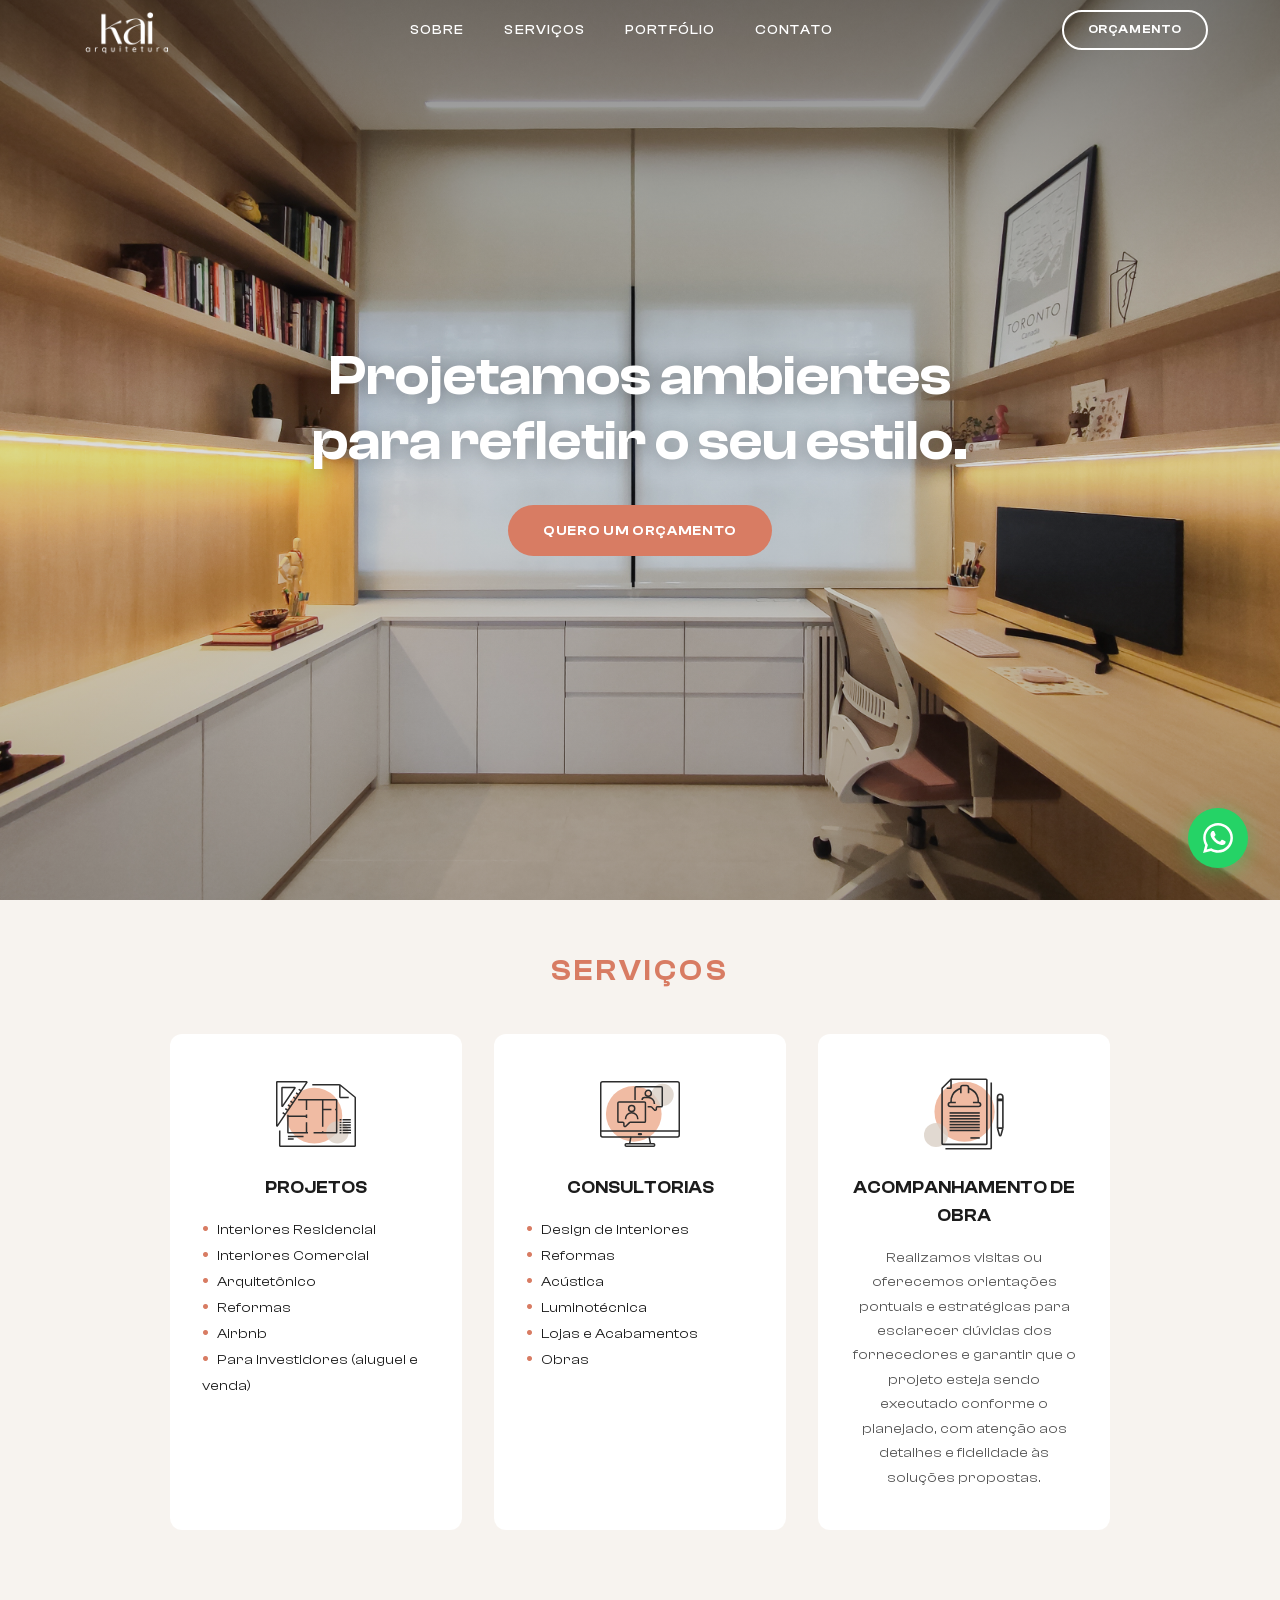
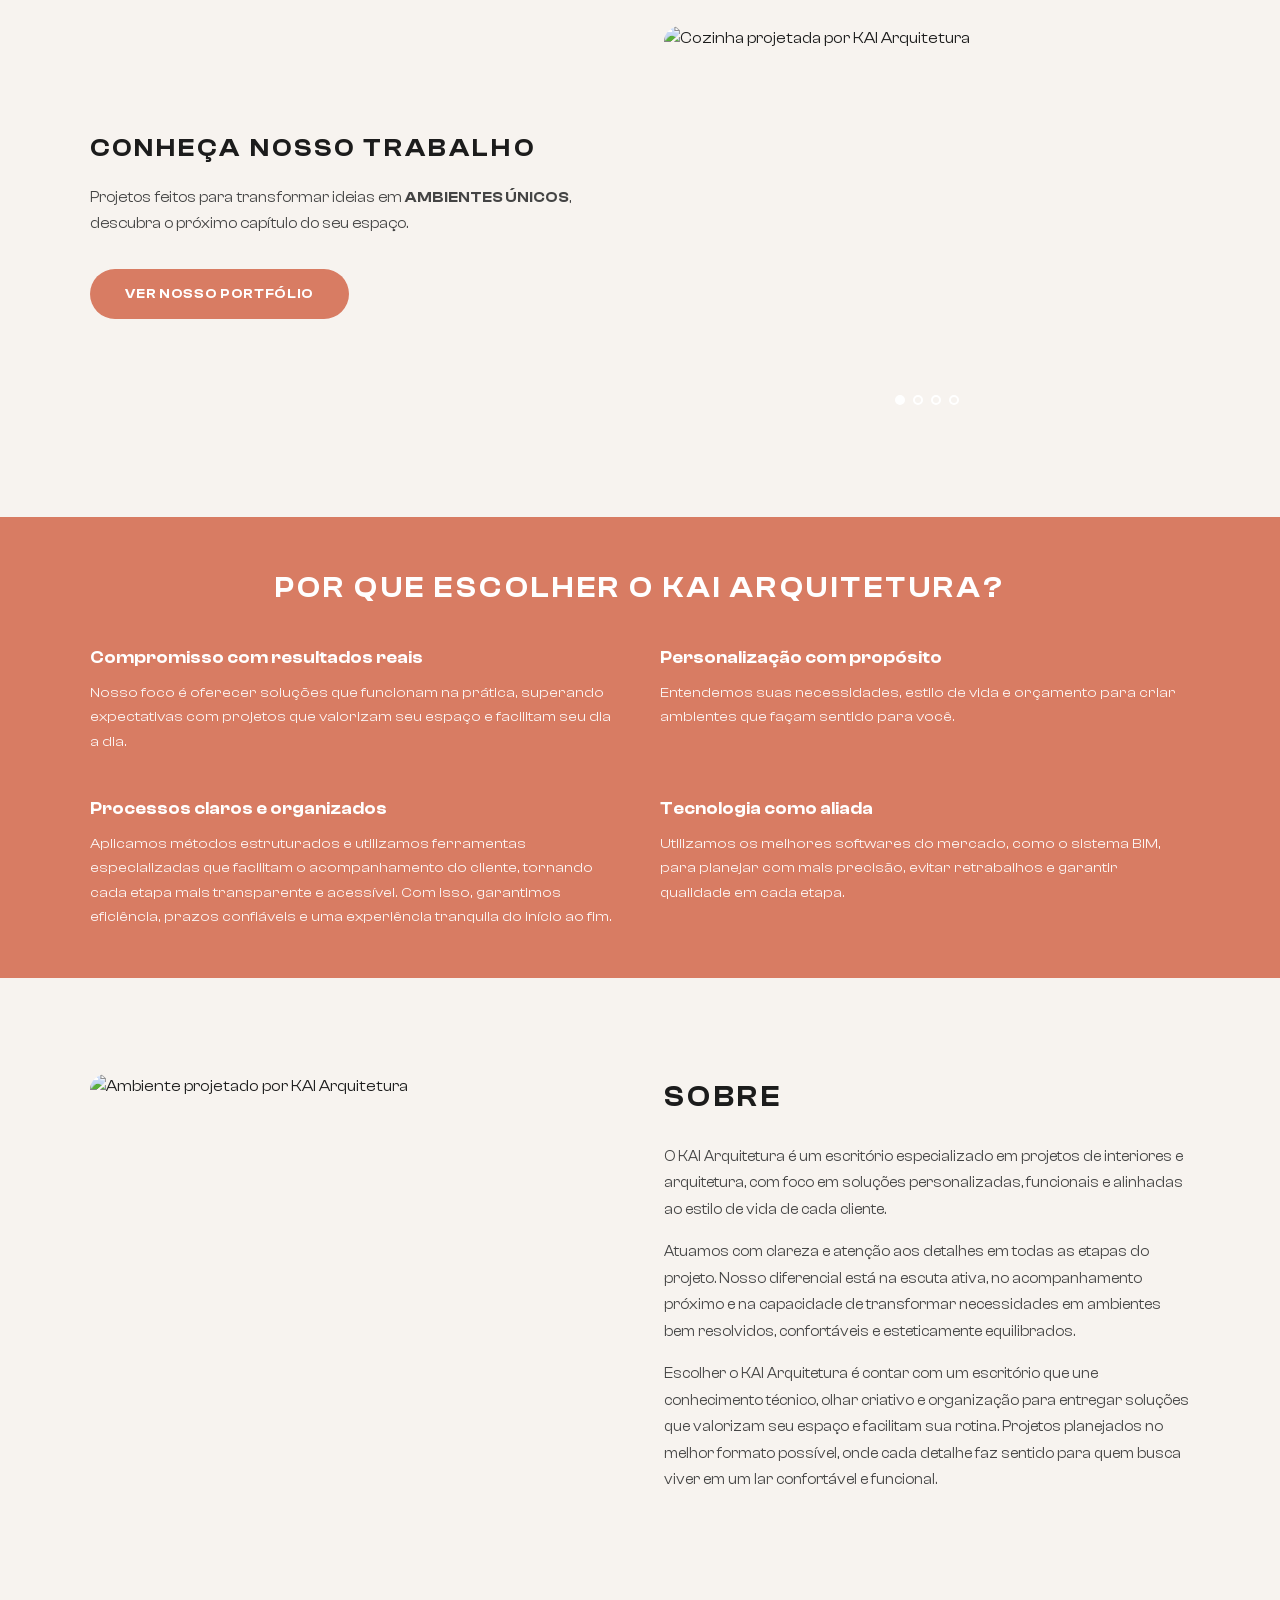
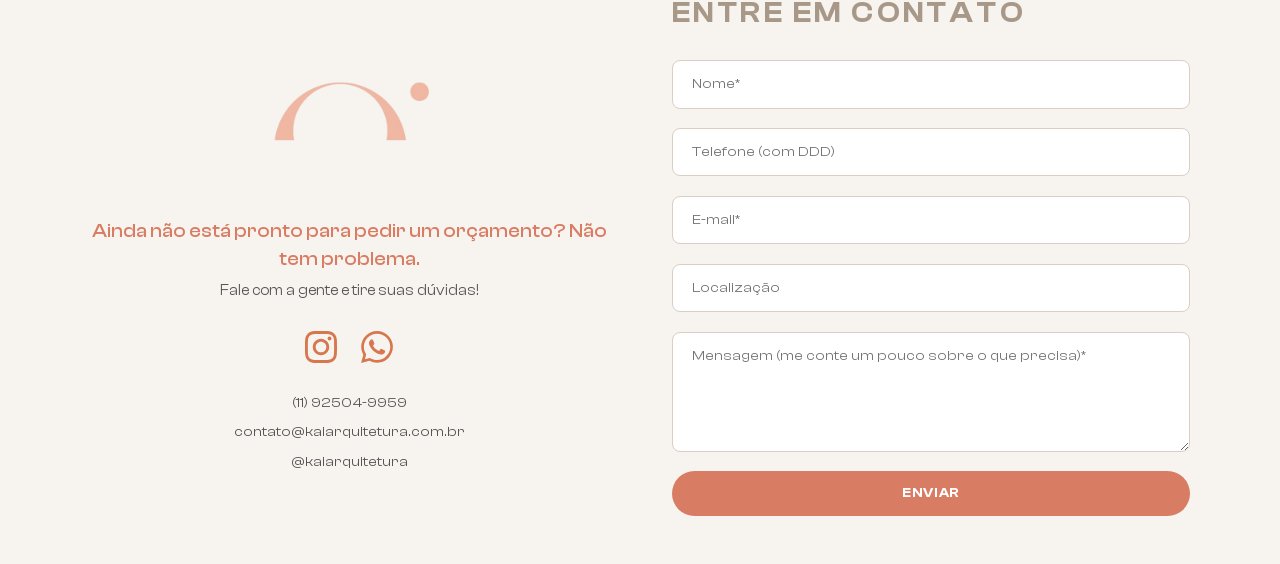
==== commit e822ebbf: "Cores, portfólio, espaçamentos e otimizações CORES: - Fundo geral: #F7F5EF → #F7F3EF - Coral/laranja" ====
--- a/index.html
+++ b/index.html
@@ -120,7 +120,7 @@
           <img src="img/home/BB_Cozinha_2-Edit.jpg" alt="Cozinha projetada por KAI Arquitetura" class="work-carousel__slide active">
           <img src="img/home/BB_Sala_2-Edit.jpg" alt="Sala projetada por KAI Arquitetura" class="work-carousel__slide">
           <img src="img/home/BB_Lavanderia_1.jpg" alt="Lavanderia projetada por KAI Arquitetura" class="work-carousel__slide">
-          <img src="img/home/Imagem Quarto.jpg" alt="Quarto projetado por KAI Arquitetura" class="work-carousel__slide">
+          <img src="img/home/Imagem Quarto.png" alt="Quarto projetado por KAI Arquitetura" class="work-carousel__slide">
         </div>
         <div class="work-carousel__dots">
           <button class="work-carousel__dot active" data-index="0" aria-label="Foto 1"></button>
@@ -216,8 +216,8 @@
         <div class="contact__success" style="display:none;">
           <div class="contact__success-icon">
             <svg viewBox="0 0 52 52" width="60" height="60">
-              <circle class="contact__success-circle" cx="26" cy="26" r="24" fill="none" stroke="#D87C65" stroke-width="2"/>
-              <path class="contact__success-check" fill="none" stroke="#D87C65" stroke-width="3" stroke-linecap="round" stroke-linejoin="round" d="M14 27l7 7 16-16"/>
+              <circle class="contact__success-circle" cx="26" cy="26" r="24" fill="none" stroke="#D87C63" stroke-width="2"/>
+              <path class="contact__success-check" fill="none" stroke="#D87C63" stroke-width="3" stroke-linecap="round" stroke-linejoin="round" d="M14 27l7 7 16-16"/>
             </svg>
           </div>
           <p class="contact__success-title">Mensagem enviada!</p>
--- a/css/style.css
+++ b/css/style.css
@@ -6,8 +6,8 @@
 }
 
 :root {
-  --bg: #F7F5EF;
-  --coral: #D87C65;
+  --bg: #F7F3EF;
+  --coral: #D87C63;
   --black: #1C1C1C;
   --beige: #D9CFC5;
   --beige-dark: #A89888;
@@ -480,7 +480,7 @@
 
 /* ===== WORK / CTA SECTION (with carousel) ===== */
 .work-section {
-  padding: 3rem 2rem;
+  padding: 3rem 2rem 6rem;
 }
 
 .work-section__inner {
@@ -612,7 +612,7 @@
 
 /* ===== ABOUT (rounded, with margins) ===== */
 .about-section {
-  padding: 3rem 2rem;
+  padding: 6rem 2rem 3rem;
 }
 
 .about-section__inner {
@@ -1119,8 +1119,8 @@
 
 .process-step.animate-in:hover .process-step__circle {
   transform: scale(1.18);
-  background-color: var(--beige-dark);
-  box-shadow: 0 6px 20px rgba(168, 152, 136, 0.35);
+  background-color: #D9CFC5;
+  box-shadow: 0 6px 20px rgba(217, 207, 197, 0.4);
 }
 
 .process-step__label {
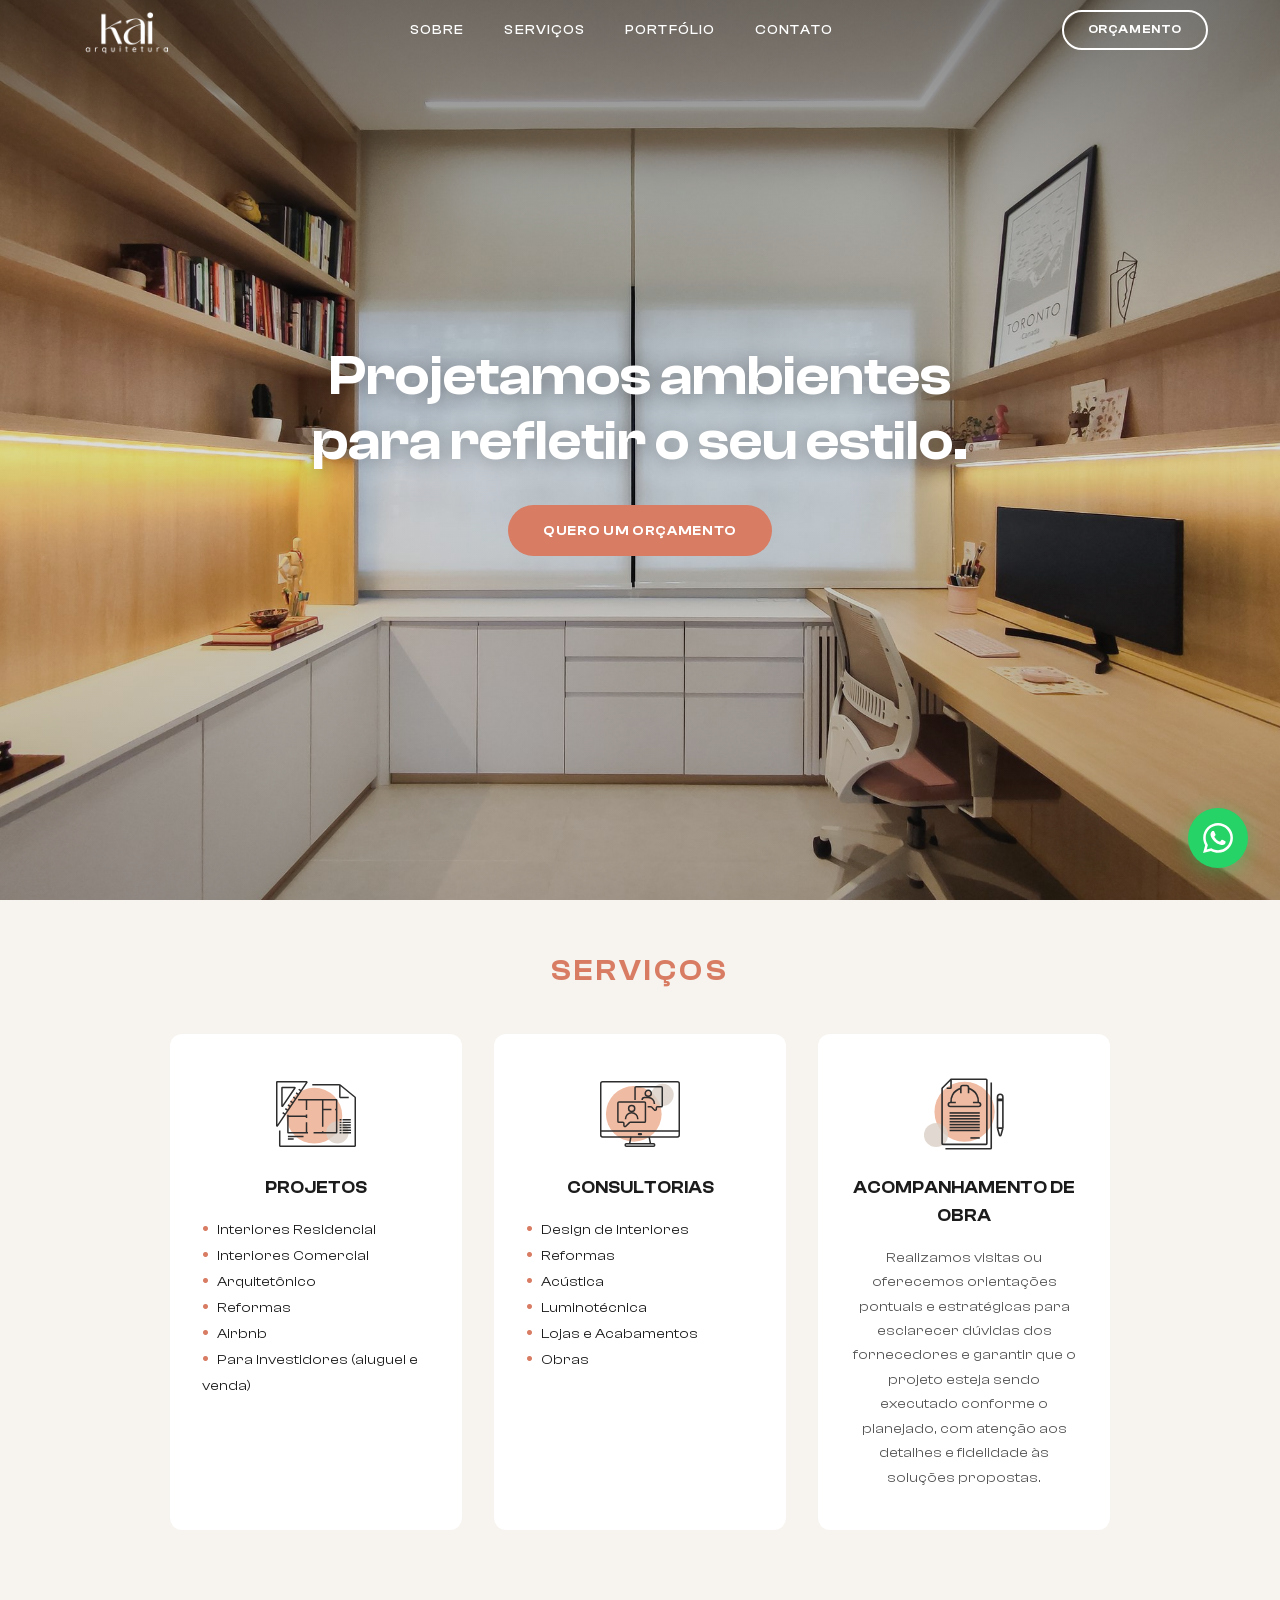
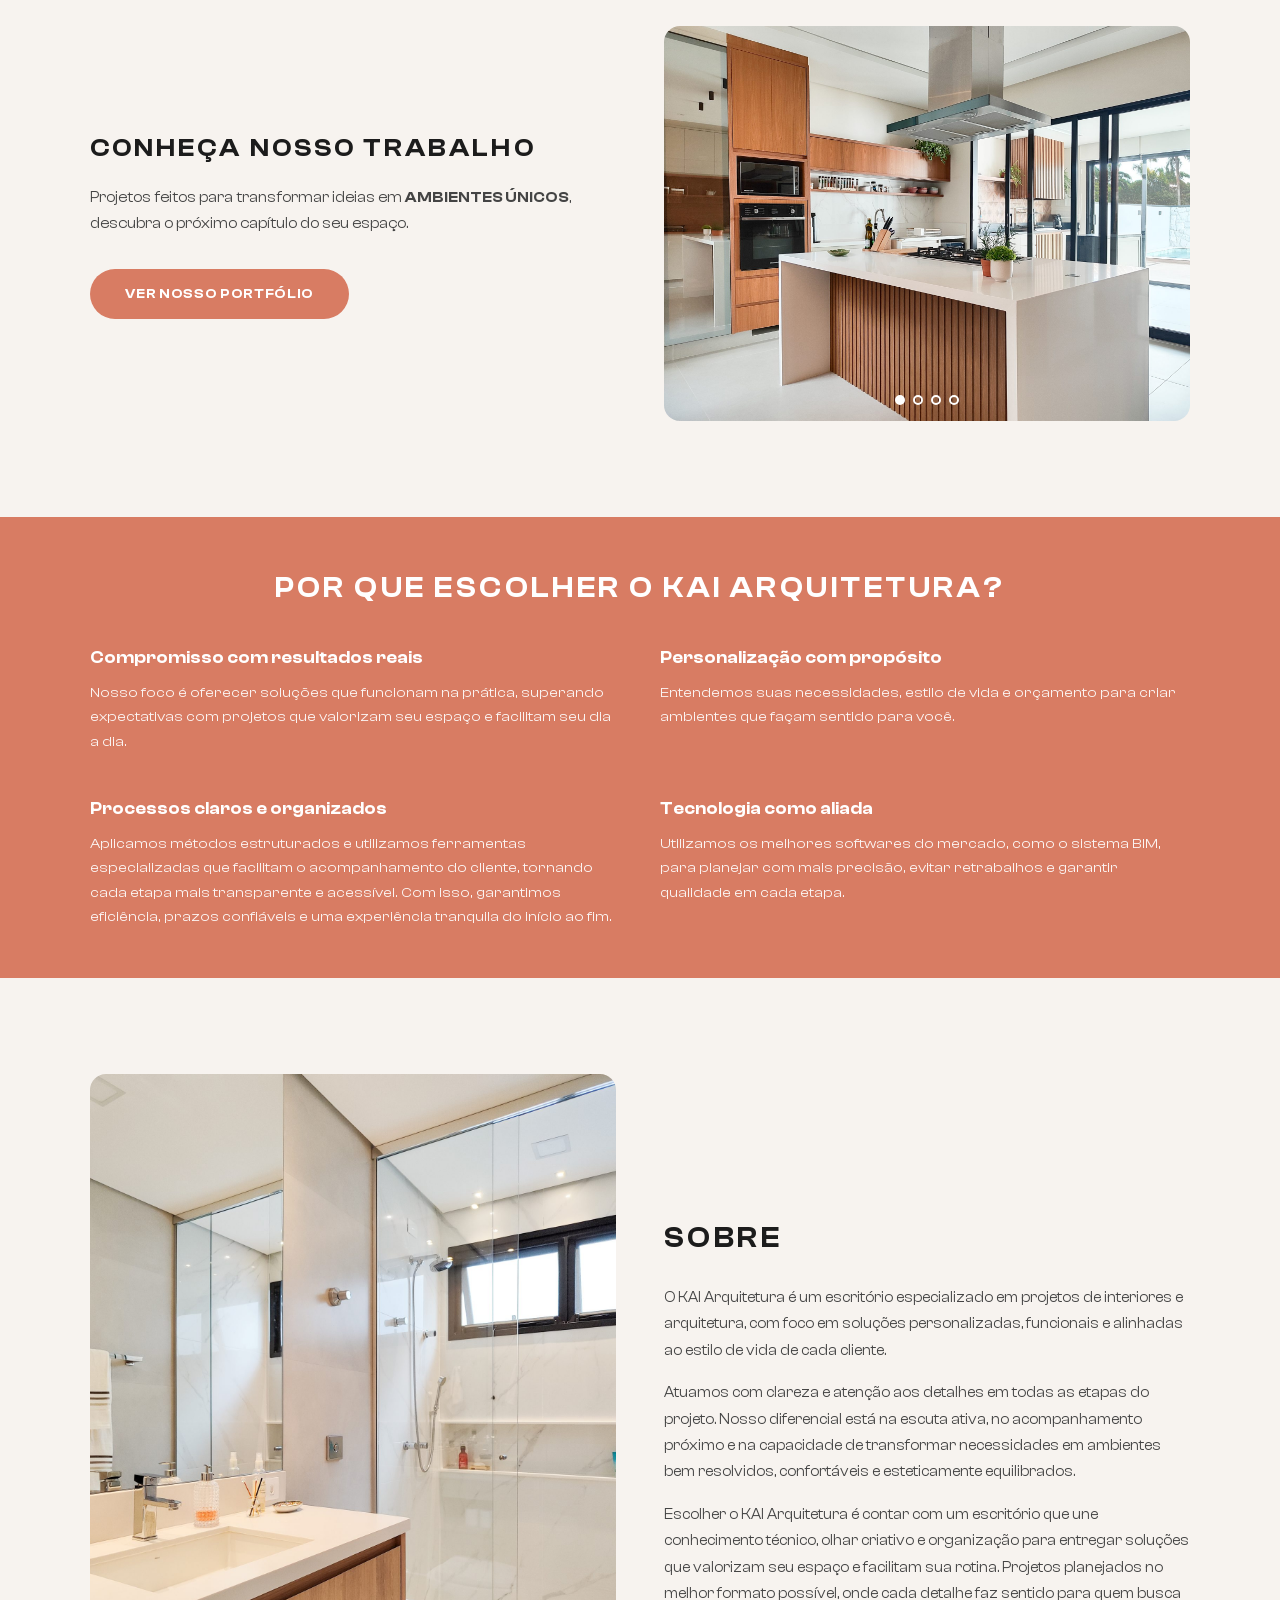
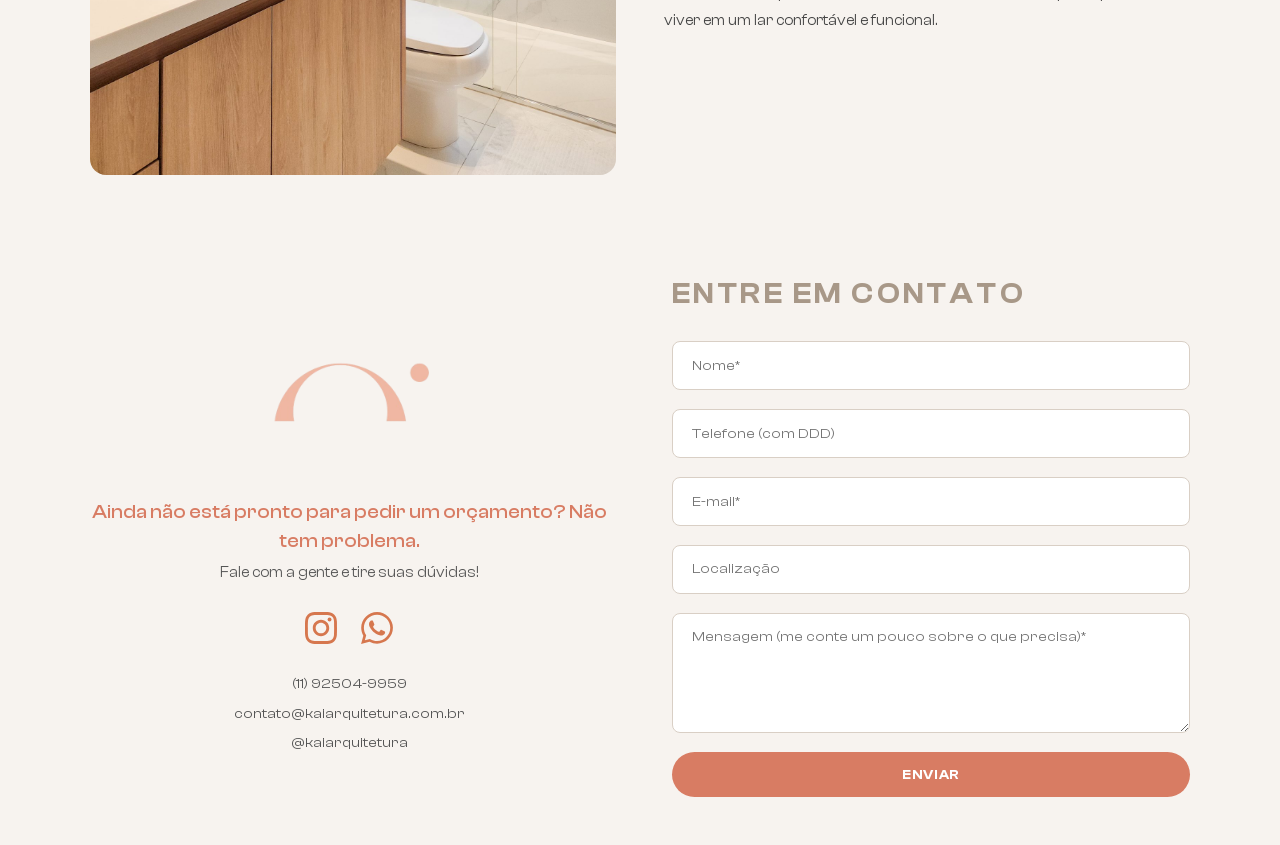
==== commit 1eb8de7e: "Oculta e-mail no formulario usando hash do FormSubmit (anti-spam) Substitui o endereco exposto na ac" ====
--- a/index.html
+++ b/index.html
@@ -1,6 +1,13 @@
 <!DOCTYPE html>
 <html lang="pt-BR">
 <head>
+  <!-- Google Tag Manager -->
+  <script>(function(w,d,s,l,i){w[l]=w[l]||[];w[l].push({'gtm.start':
+  new Date().getTime(),event:'gtm.js'});var f=d.getElementsByTagName(s)[0],
+  j=d.createElement(s),dl=l!='dataLayer'?'&l='+l:'';j.async=true;j.src=
+  'https://www.googletagmanager.com/gtm.js?id='+i+dl;f.parentNode.insertBefore(j,f);
+  })(window,document,'script','dataLayer','GTM-NTBDS8SK');</script>
+  <!-- End Google Tag Manager -->
   <meta charset="UTF-8">
   <meta name="viewport" content="width=device-width, initial-scale=1.0">
   <title>KAI Arquitetura | Projetamos ambientes para refletir o seu estilo</title>
@@ -10,6 +17,10 @@
   <link rel="stylesheet" href="css/style.css">
 </head>
 <body>
+  <!-- Google Tag Manager (noscript) -->
+  <noscript><iframe src="https://www.googletagmanager.com/ns.html?id=GTM-NTBDS8SK"
+  height="0" width="0" style="display:none;visibility:hidden"></iframe></noscript>
+  <!-- End Google Tag Manager (noscript) -->
 
   <!-- HEADER (transparent over hero, solid on scroll) -->
   <header class="header header--transparent">
@@ -197,7 +208,7 @@
       </div>
       <div>
         <h2 class="contact__title">Entre em contato</h2>
-        <form class="contact__form" action="https://formsubmit.co/contato@kaiarquitetura.com.br" method="POST">
+        <form class="contact__form" action="https://formsubmit.co/ed02406866ef5fa2cb703f344b8bb43d" method="POST">
           <input type="hidden" name="_subject" value="Novo contato via site KAI Arquitetura">
           <input type="hidden" name="_captcha" value="false">
           <input type="hidden" name="_next" value="https://kaiarquitetura.com.br">
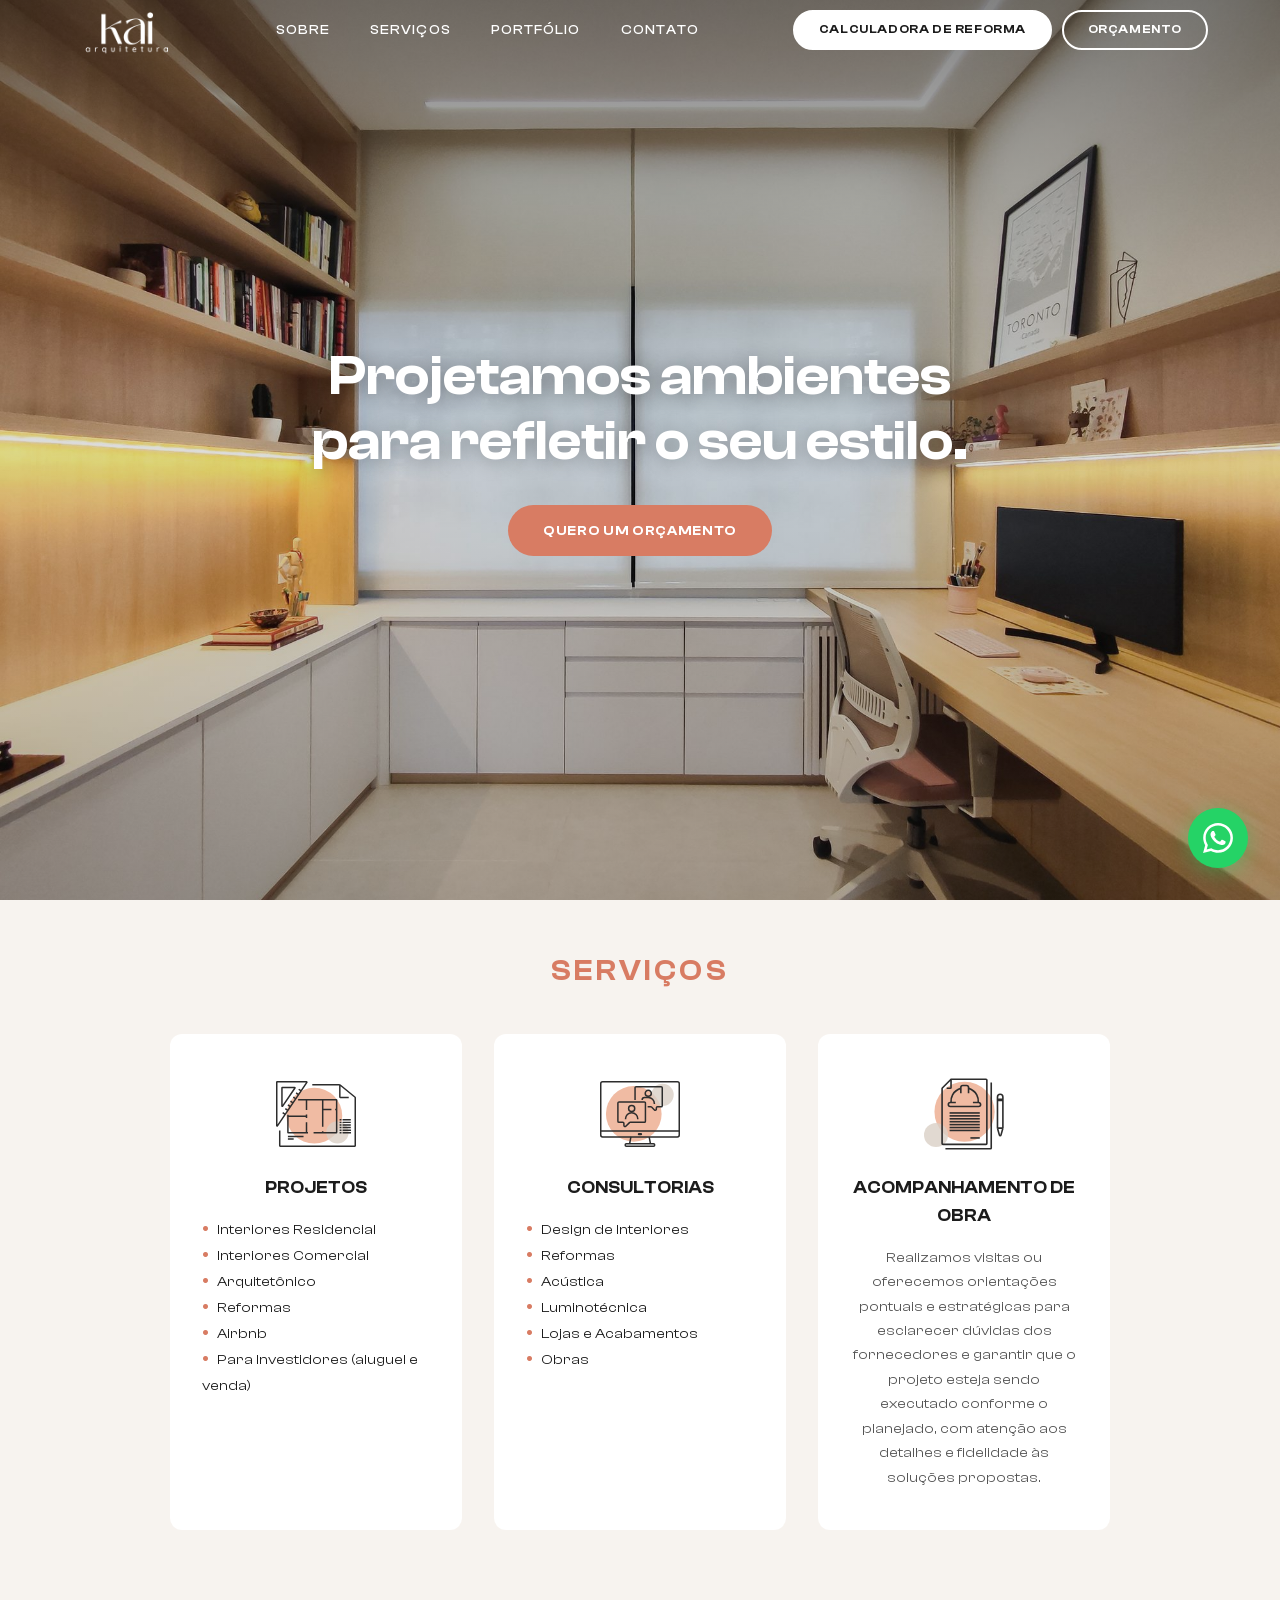
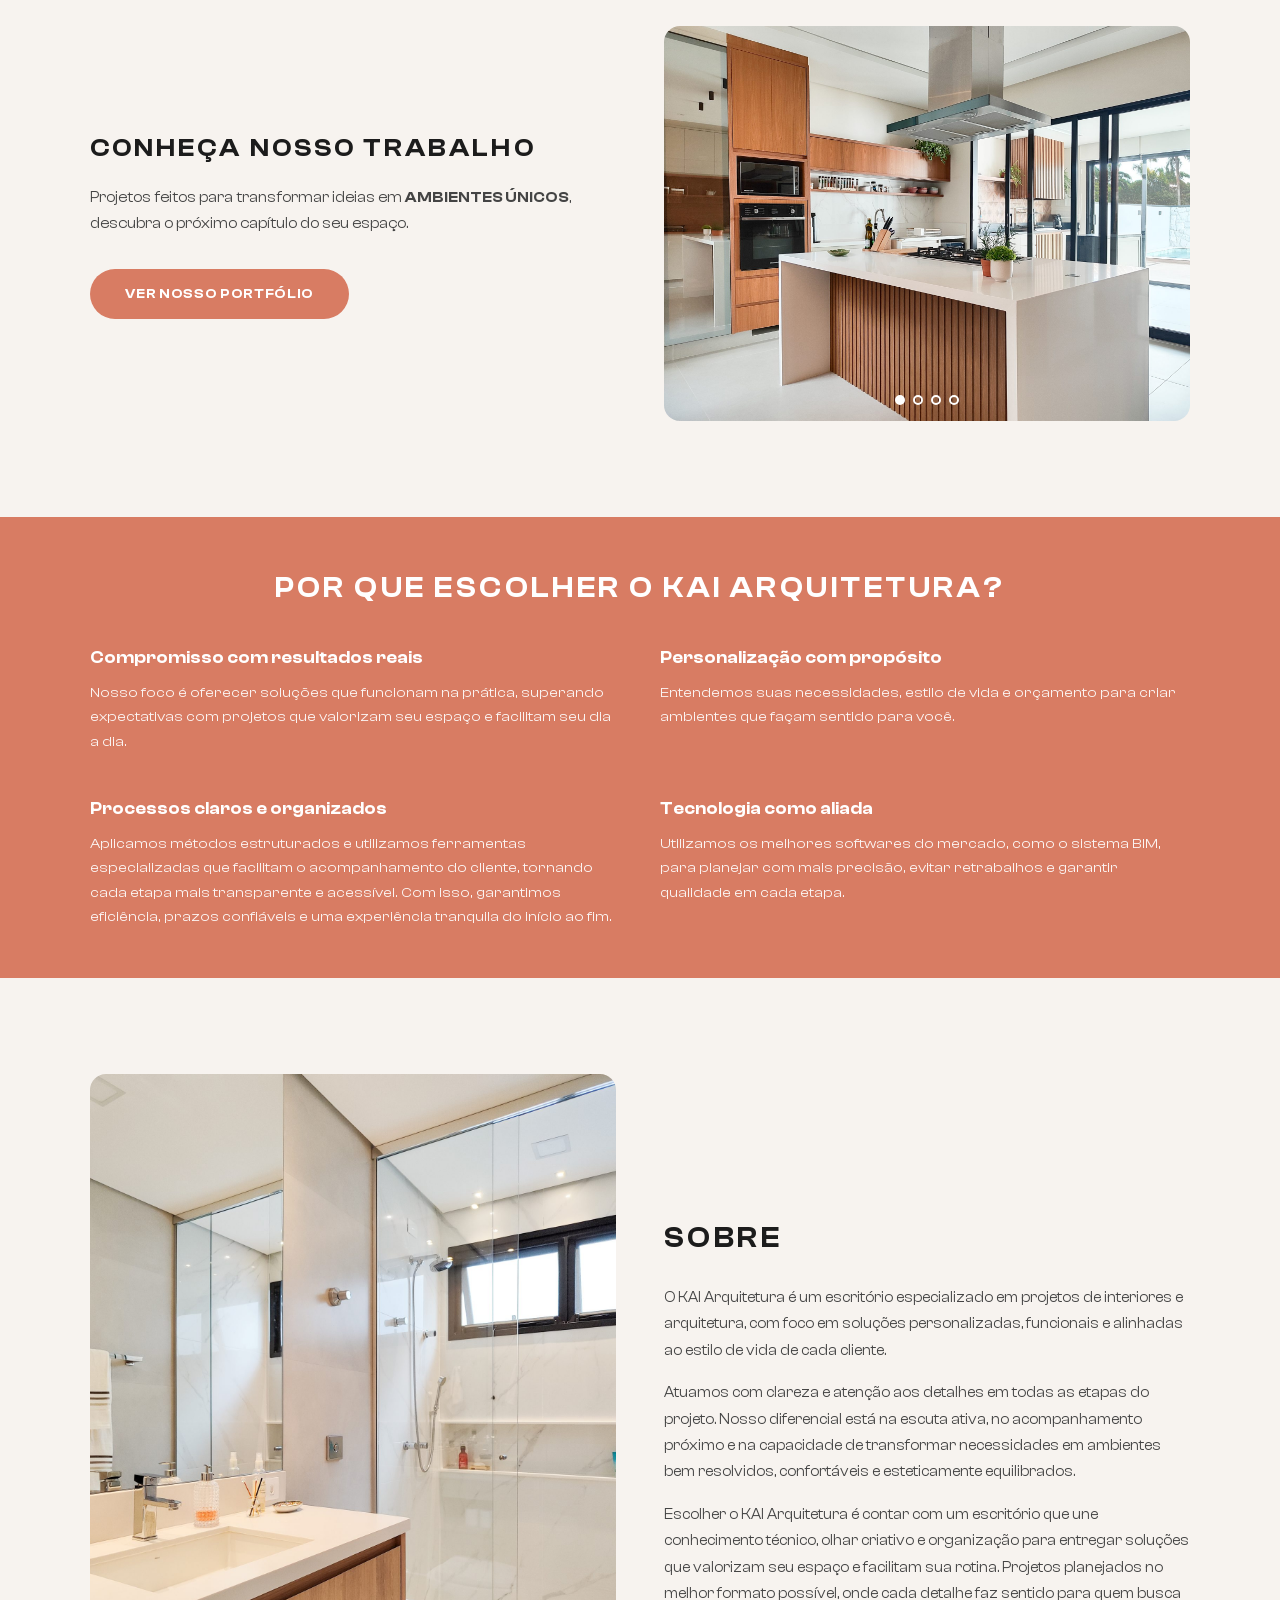
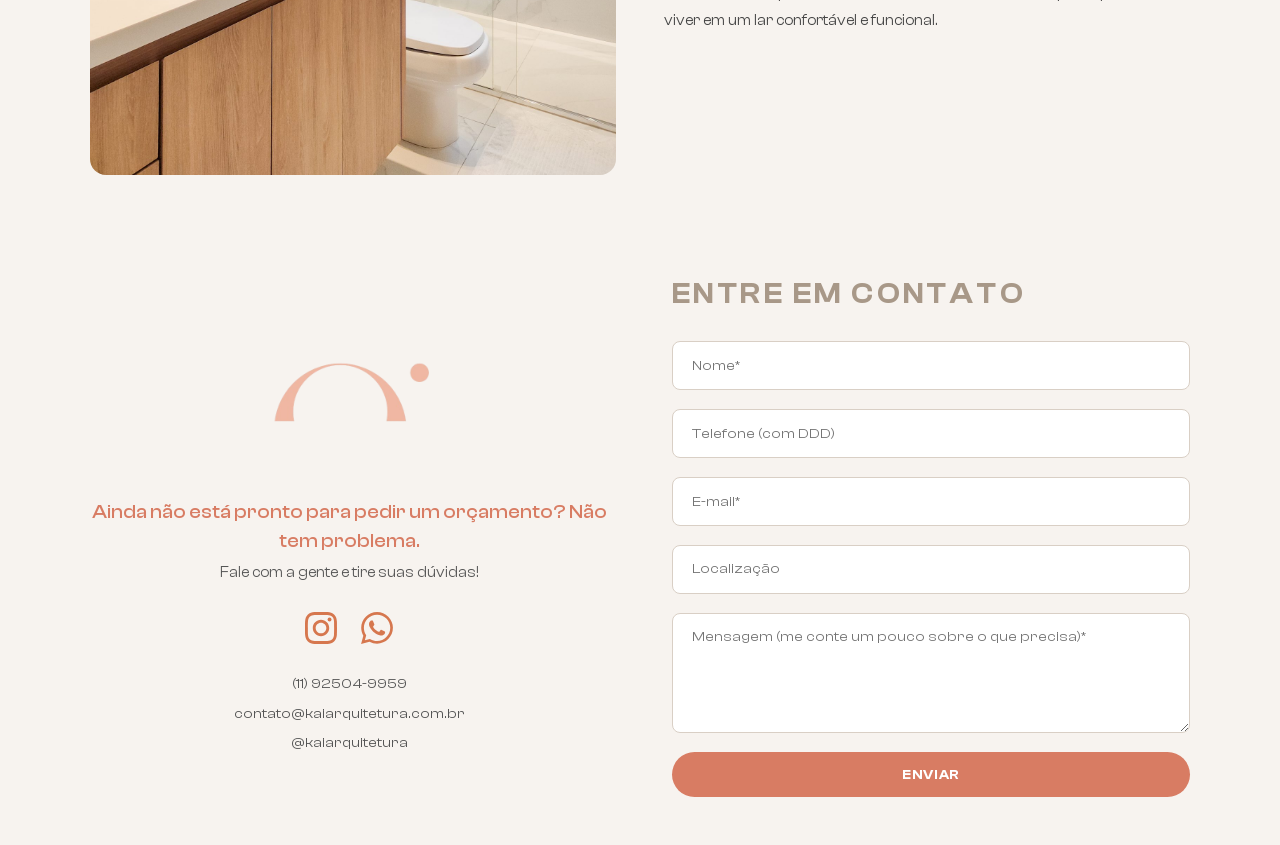
==== commit aad99a9f: "Adiciona calculadora de reforma e botao no cabecalho - Nova pagina calculadora.html (estimativa de r" ====
--- a/index.html
+++ b/index.html
@@ -42,12 +42,14 @@
         <li><a href="#contato">Contato</a></li>
       </ul>
       <div class="nav__cta">
+        <a href="calculadora.html" class="btn btn--dark">Calculadora de reforma</a>
         <a href="https://wa.me/5511925049959" target="_blank" class="btn">Orçamento</a>
       </div>
       <button class="nav__hamburger" aria-label="Menu">
         <span></span><span></span><span></span>
       </button>
       <div class="nav__mobile-menu">
+        <a href="calculadora.html">Calculadora de reforma</a>
         <a href="#sobre">Sobre</a>
         <a href="#servicos">Serviços</a>
         <div class="mobile-submenu">
--- a/css/style.css
+++ b/css/style.css
@@ -1756,3 +1756,16 @@
     font-size: 2.2rem;
   }
 }
+
+/* ============================================================
+   Botao escuro "Calculadora de reforma" no header
+   (adicionado para a pagina calculadora.html)
+   ============================================================ */
+.nav__cta { gap: 0.6rem; }
+.nav__cta .btn--dark { background: var(--black); border-color: var(--black); color: var(--white); }
+.nav__cta .btn--dark:hover { background: transparent; color: var(--black); border-color: var(--black); }
+.header--transparent .nav__cta .btn--dark { background: var(--white); border-color: var(--white); color: var(--black); }
+.header--transparent .nav__cta .btn--dark:hover { background: transparent; color: var(--white); border-color: var(--white); }
+.header.scrolled.header--transparent .nav__cta .btn--dark { background: var(--black); border-color: var(--black); color: var(--white); }
+.header.scrolled.header--transparent .nav__cta .btn--dark:hover { background: transparent; color: var(--black); border-color: var(--black); }
+@media (max-width: 768px) { .nav__cta .btn--dark { display: none; } }
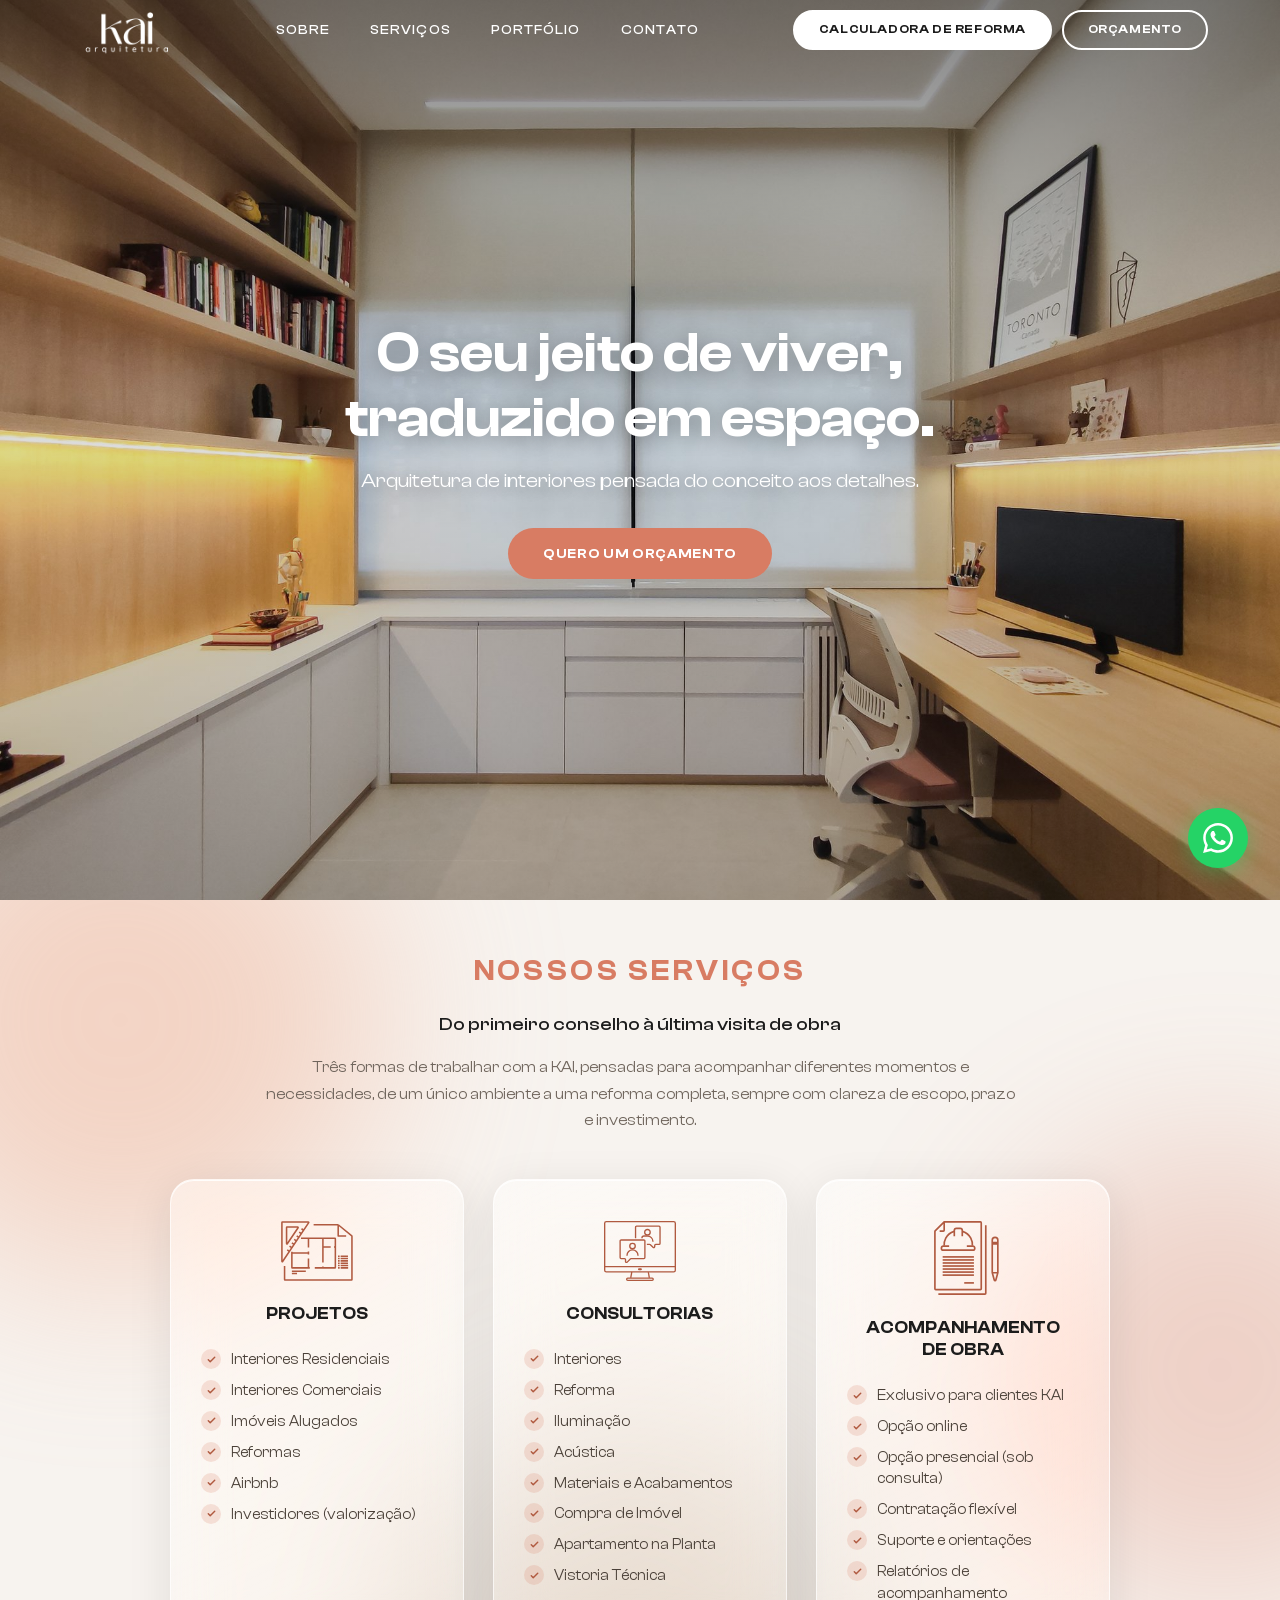
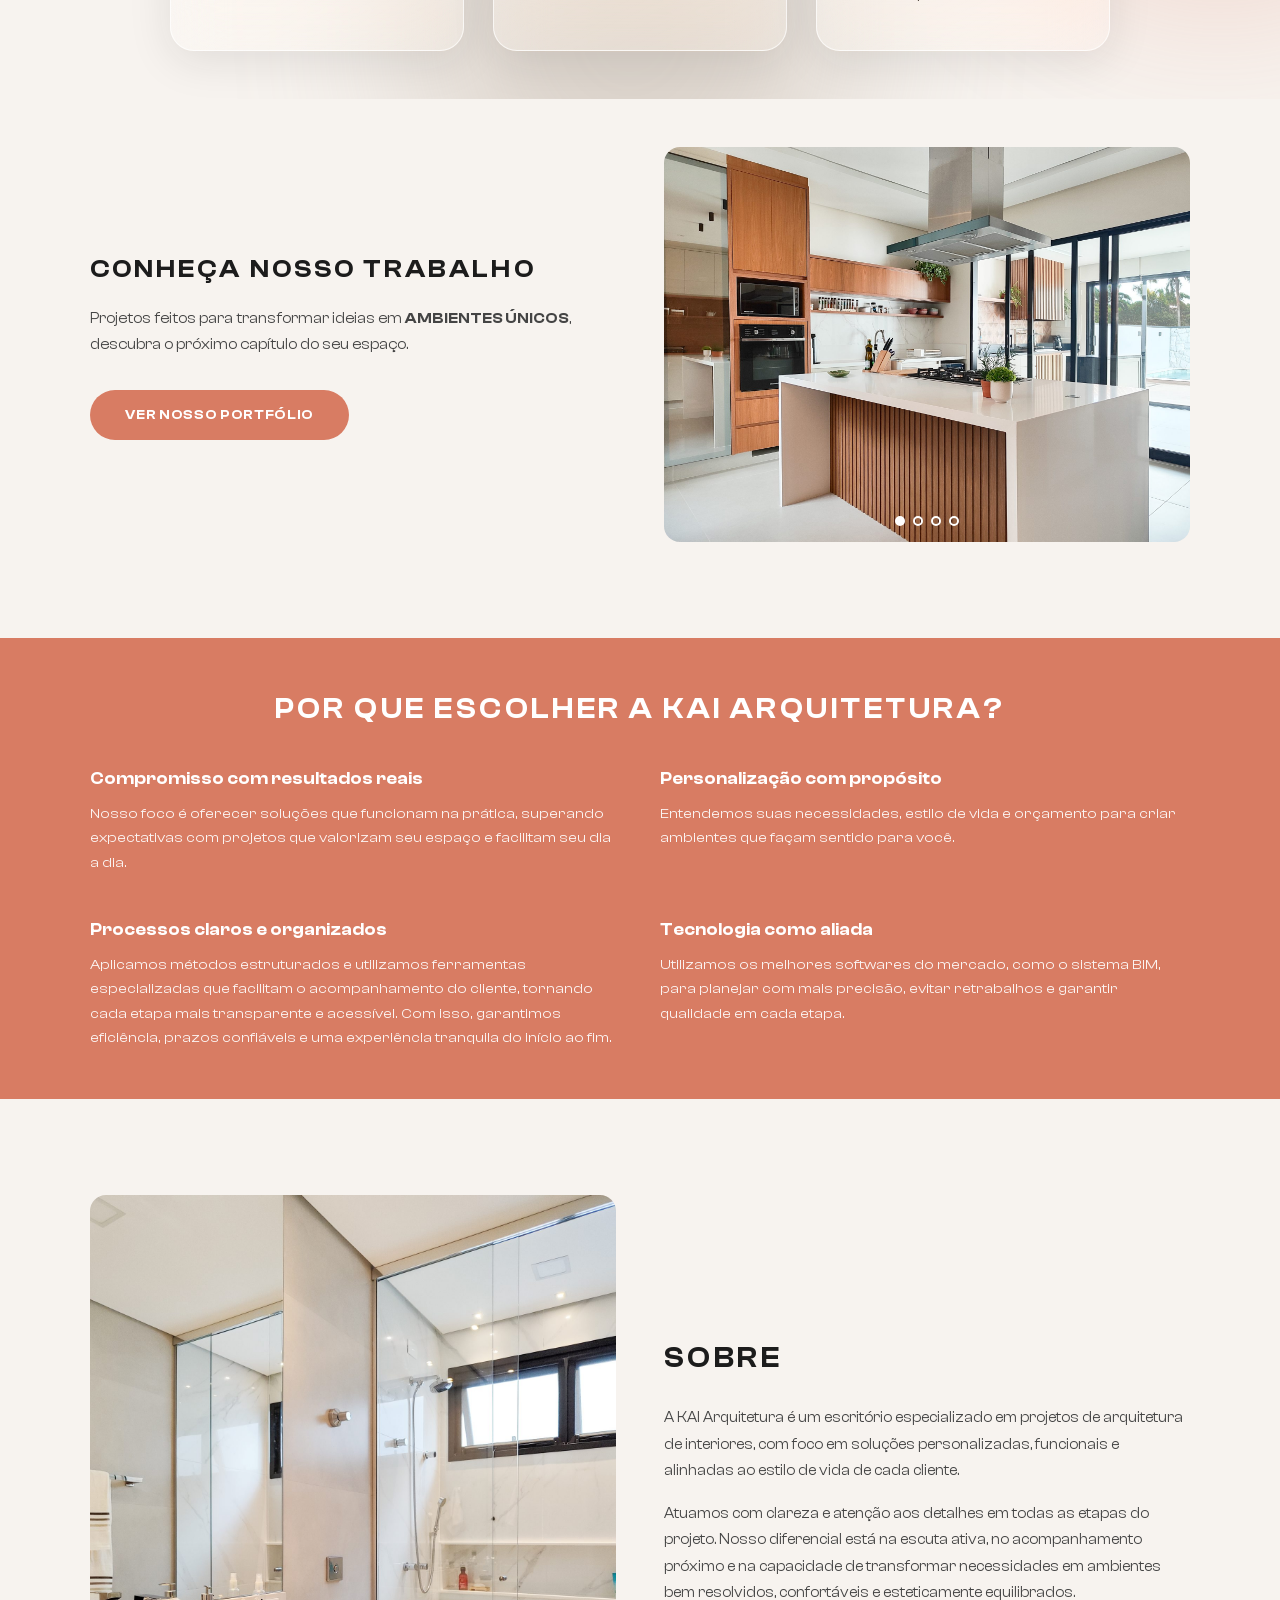
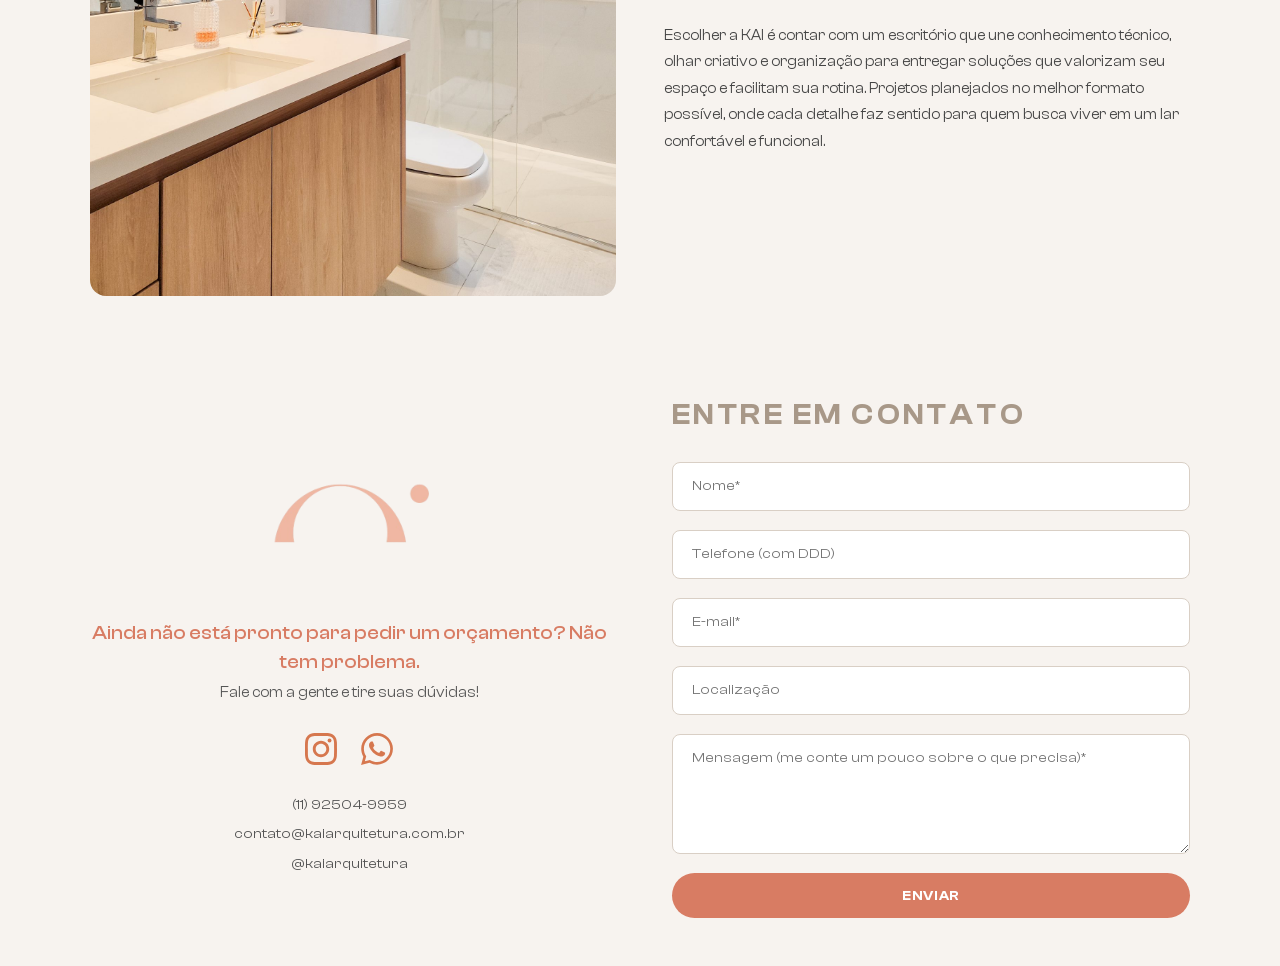
==== commit 94249aad: "Reestruturacao de servicos: novos cards nas paginas de servico, home e contato - Home: nova frase in" ====
--- a/index.html
+++ b/index.html
@@ -10,8 +10,8 @@
   <!-- End Google Tag Manager -->
   <meta charset="UTF-8">
   <meta name="viewport" content="width=device-width, initial-scale=1.0">
-  <title>KAI Arquitetura | Projetamos ambientes para refletir o seu estilo</title>
-  <meta name="description" content="Escritório de arquitetura especializado em projetos de interiores, consultorias e acompanhamento de obra. Soluções personalizadas e funcionais.">
+  <title>KAI Arquitetura | O seu jeito de viver, traduzido em espaço</title>
+  <meta name="description" content="A KAI Arquitetura é um escritório de arquitetura de interiores: projetos, consultorias e acompanhamento de obra, pensados do conceito aos detalhes.">
   <link rel="icon" type="image/png" href="img/simbolo.png">
   <link rel="stylesheet" href="css/fonts.css">
   <link rel="stylesheet" href="css/style.css">
@@ -35,7 +35,7 @@
           <div class="nav__dropdown-menu">
             <a href="servicos-projeto.html">Projetos</a>
             <a href="servicos-consultorias.html">Consultorias</a>
-            <a href="servicos-acompanhamento.html">Acompanhamento de Obra</a>
+            <a href="servicos-acompanhamento.html">Acompanhamento <span class="nobr">de Obra</span></a>
           </div>
         </li>
         <li><a href="portfolio.html">Portfólio</a></li>
@@ -43,7 +43,7 @@
       </ul>
       <div class="nav__cta">
         <a href="calculadora.html" class="btn btn--dark">Calculadora de reforma</a>
-        <a href="https://wa.me/5511925049959" target="_blank" class="btn">Orçamento</a>
+        <a href="https://wa.me/5511925049959?text=Ol%C3%A1%2C%20KAI%21%20Gostaria%20de%20fazer%20um%20or%C3%A7amento%20com%20voc%C3%AAs." target="_blank" rel="noopener" class="btn">Orçamento</a>
       </div>
       <button class="nav__hamburger" aria-label="Menu">
         <span></span><span></span><span></span>
@@ -55,7 +55,7 @@
         <div class="mobile-submenu">
           <a href="servicos-projeto.html">Projetos</a>
           <a href="servicos-consultorias.html">Consultorias</a>
-          <a href="servicos-acompanhamento.html">Acompanhamento de Obra</a>
+          <a href="servicos-acompanhamento.html">Acompanhamento <span class="nobr">de Obra</span></a>
         </div>
         <a href="portfolio.html">Portfólio</a>
         <a href="#contato">Contato</a>
@@ -67,49 +67,62 @@
   <section class="hero">
     <img src="img/home/BB_Escritório_1-Edit.jpg" alt="Escritório KAI Arquitetura" class="hero__image">
     <div class="hero__overlay">
-      <h1 class="hero__title">Projetamos ambientes para refletir o seu estilo.</h1>
-      <a href="https://wa.me/5511925049959" target="_blank" class="btn btn--coral">Quero um orçamento</a>
+      <h1 class="hero__title">O seu jeito de viver, traduzido em espaço.</h1>
+      <p class="hero__subtitle">Arquitetura de interiores pensada do conceito aos detalhes.</p>
+      <a href="https://wa.me/5511925049959?text=Ol%C3%A1%2C%20KAI%21%20Gostaria%20de%20fazer%20um%20or%C3%A7amento%20com%20voc%C3%AAs." target="_blank" rel="noopener" class="btn btn--coral">Quero um orçamento</a>
     </div>
   </section>
 
   <!-- SERVIÇOS -->
-  <section class="section" id="servicos">
+  <section class="section glass-zone" id="servicos">
+    <div class="glass-zone__blobs" aria-hidden="true"><span></span><span></span><span></span></div>
     <div class="section__inner">
-      <h2 class="section__title section__title--coral" style="text-align:center; margin-bottom:2.5rem;">Serviços</h2>
+      <div class="sec-head">
+        <h2 class="section__title section__title--coral">Nossos Serviços</h2>
+        <p class="sec-head__sub">Do primeiro conselho à última visita de obra</p>
+        <p class="sec-head__text">Três formas de trabalhar com a KAI, pensadas para acompanhar diferentes momentos e necessidades, de um único ambiente a uma reforma completa, sempre com clareza de escopo, prazo e investimento.</p>
+      </div>
       <div class="services-grid">
 
-        <a href="servicos-projeto.html" class="service-card">
-          <img src="img/icons/Icone Projeto.svg" alt="Projetos" class="service-card__icon service-card__icon--dark">
+        <a href="servicos-projeto.html" class="service-card glass">
+          <img src="img/icons/servico-projeto.svg" alt="" class="service-card__icon">
           <h3 class="service-card__title">Projetos</h3>
-          <ul class="service-card__list">
-            <li>Interiores Residencial</li>
-            <li>Interiores Comercial</li>
-            <li>Arquitetônico</li>
+          <ul class="service-card__list checks">
+            <li>Interiores Residenciais</li>
+            <li>Interiores Comerciais</li>
+            <li>Imóveis Alugados</li>
             <li>Reformas</li>
             <li>Airbnb</li>
-            <li>Para Investidores (aluguel e venda)</li>
+            <li>Investidores (valorização)</li>
           </ul>
         </a>
 
-        <a href="servicos-consultorias.html" class="service-card">
-          <img src="img/icons/Icone Consultoria.svg" alt="Consultorias" class="service-card__icon service-card__icon--dark">
+        <a href="servicos-consultorias.html" class="service-card glass">
+          <img src="img/icons/servico-consultoria.svg" alt="" class="service-card__icon">
           <h3 class="service-card__title">Consultorias</h3>
-          <ul class="service-card__list">
-            <li>Design de Interiores</li>
-            <li>Reformas</li>
+          <ul class="service-card__list checks">
+            <li>Interiores</li>
+            <li>Reforma</li>
+            <li>Iluminação</li>
             <li>Acústica</li>
-            <li>Luminotécnica</li>
-            <li>Lojas e Acabamentos</li>
-            <li>Obras</li>
+            <li>Materiais e Acabamentos</li>
+            <li>Compra de Imóvel</li>
+            <li>Apartamento na Planta</li>
+            <li>Vistoria Técnica</li>
           </ul>
         </a>
 
-        <a href="servicos-acompanhamento.html" class="service-card">
-          <img src="img/icons/Icone Acompanhamento.svg" alt="Acompanhamento de Obra" class="service-card__icon service-card__icon--dark">
-          <h3 class="service-card__title">Acompanhamento de Obra</h3>
-          <p class="service-card__list" style="text-align:center; font-size:0.9rem; line-height:1.7; color:#555;">
-            Realizamos visitas ou oferecemos orientações pontuais e estratégicas para esclarecer dúvidas dos fornecedores e garantir que o projeto esteja sendo executado conforme o planejado, com atenção aos detalhes e fidelidade às soluções propostas.
-          </p>
+        <a href="servicos-acompanhamento.html" class="service-card glass">
+          <img src="img/icons/servico-acompanhamento.svg" alt="" class="service-card__icon">
+          <h3 class="service-card__title">Acompanhamento <span class="nobr">de Obra</span></h3>
+          <ul class="service-card__list checks">
+            <li>Exclusivo para clientes KAI</li>
+            <li>Opção online</li>
+            <li>Opção presencial (sob consulta)</li>
+            <li>Contratação flexível</li>
+            <li>Suporte e orientações</li>
+            <li>Relatórios de acompanhamento</li>
+          </ul>
         </a>
 
       </div>
@@ -148,7 +161,7 @@
   <!-- POR QUE ESCOLHER -->
   <section class="why-section">
     <div class="section__container">
-      <h2 class="why-section__title">Por que escolher o KAI Arquitetura?</h2>
+      <h2 class="why-section__title">Por que escolher a KAI Arquitetura?</h2>
       <div class="why-grid">
         <div class="why-card">
           <h3 class="why-card__title">Compromisso com resultados reais</h3>
@@ -177,9 +190,9 @@
       <div class="about-section__content">
         <h2 class="about-section__title">Sobre</h2>
         <div class="about-section__text">
-          <p>O KAI Arquitetura é um escritório especializado em projetos de interiores e arquitetura, com foco em soluções personalizadas, funcionais e alinhadas ao estilo de vida de cada cliente.</p>
+          <p>A KAI Arquitetura é um escritório especializado em projetos de arquitetura de interiores, com foco em soluções personalizadas, funcionais e alinhadas ao estilo de vida de cada cliente.</p>
           <p>Atuamos com clareza e atenção aos detalhes em todas as etapas do projeto. Nosso diferencial está na escuta ativa, no acompanhamento próximo e na capacidade de transformar necessidades em ambientes bem resolvidos, confortáveis e esteticamente equilibrados.</p>
-          <p>Escolher o KAI Arquitetura é contar com um escritório que une conhecimento técnico, olhar criativo e organização para entregar soluções que valorizam seu espaço e facilitam sua rotina. Projetos planejados no melhor formato possível, onde cada detalhe faz sentido para quem busca viver em um lar confortável e funcional.</p>
+          <p>Escolher a KAI é contar com um escritório que une conhecimento técnico, olhar criativo e organização para entregar soluções que valorizam seu espaço e facilitam sua rotina. Projetos planejados no melhor formato possível, onde cada detalhe faz sentido para quem busca viver em um lar confortável e funcional.</p>
         </div>
       </div>
     </div>
@@ -198,7 +211,7 @@
           <a href="https://instagram.com/kaiarquitetura" target="_blank" rel="noopener" aria-label="Instagram" class="contact__social-link">
             <img src="img/icons/instagram.svg" alt="Instagram">
           </a>
-          <a href="https://wa.me/5511925049959" target="_blank" rel="noopener" aria-label="WhatsApp" class="contact__social-link">
+          <a href="https://wa.me/5511925049959?text=Ol%C3%A1%2C%20KAI%21%20Gostaria%20de%20ter%20uma%20conversa%20r%C3%A1pida%20para%20tirar%20algumas%20d%C3%BAvidas." target="_blank" rel="noopener" aria-label="WhatsApp" class="contact__social-link">
             <img src="img/icons/whatsapp.svg" alt="WhatsApp">
           </a>
         </div>
@@ -210,11 +223,8 @@
       </div>
       <div>
         <h2 class="contact__title">Entre em contato</h2>
-        <form class="contact__form" action="https://formsubmit.co/ed02406866ef5fa2cb703f344b8bb43d" method="POST">
-          <input type="hidden" name="_subject" value="Novo contato via site KAI Arquitetura">
-          <input type="hidden" name="_captcha" value="false">
-          <input type="hidden" name="_next" value="https://kaiarquitetura.com.br">
-          <input type="hidden" name="_template" value="table">
+        <form class="contact__form" action="/api/contato" method="POST">
+          <input type="text" name="website" class="contact__hp" tabindex="-1" autocomplete="off" aria-hidden="true">
           <input type="text" name="name" class="contact__input" placeholder="Nome*" required>
           <input type="tel" name="phone" class="contact__input" placeholder="Telefone (com DDD)">
           <input type="email" name="email" class="contact__input" placeholder="E-mail*" required>
@@ -241,7 +251,7 @@
   </section>
 
   <!-- WHATSAPP FLOAT -->
-  <a href="https://wa.me/5511925049959" target="_blank" class="whatsapp-float" aria-label="WhatsApp">
+  <a href="https://wa.me/5511925049959?text=Ol%C3%A1%2C%20KAI%21%20Gostaria%20de%20ter%20uma%20conversa%20r%C3%A1pida%20para%20tirar%20algumas%20d%C3%BAvidas." target="_blank" class="whatsapp-float" aria-label="WhatsApp">
     <img src="img/icons/whatsapp.svg" alt="WhatsApp">
   </a>
 
--- a/css/style.css
+++ b/css/style.css
@@ -13,6 +13,13 @@
   --beige-dark: #A89888;
   --peach: #F0BBA3;
   --white: #FFFFFF;
+  --coral-ink: #B05A40;
+  --muted: #6F655C;
+  /* liquid glass — mesmo da calculadora */
+  --glass-bg: linear-gradient(155deg, rgba(255,255,255,0.5), rgba(255,255,255,0.2));
+  --glass-brd: rgba(255,255,255,0.68);
+  --glass-sh: 0 10px 44px rgba(28,28,28,0.1), inset 0 1px 0 rgba(255,255,255,0.85);
+  --glass-blur: blur(26px) saturate(185%);
   --font: 'ClashDisplay', sans-serif;
   --side-margin: 5rem;
 }
@@ -347,6 +354,16 @@
   text-shadow: 0 2px 20px rgba(0,0,0,0.3);
 }
 
+.hero__subtitle {
+  font-size: 1.25rem;
+  font-weight: 400;
+  color: var(--white);
+  max-width: 560px;
+  margin: -1rem auto 2rem;
+  line-height: 1.5;
+  text-shadow: 0 2px 16px rgba(0,0,0,0.3);
+}
+
 .hero__title--dark {
   color: var(--black);
   text-shadow: none;
@@ -426,56 +443,417 @@
   max-width: 600px;
 }
 
-/* ===== SERVICES CARDS (Home) ===== */
+/* ===== LIQUID GLASS (mesmo estilo da calculadora) ===== */
+/* Seção com manchas de cor desfocadas por trás, para o vidro aparecer */
+.glass-zone {
+  position: relative;
+  overflow: hidden;
+  isolation: isolate;
+}
+
+.glass-zone__blobs {
+  position: absolute;
+  inset: 0;
+  pointer-events: none;
+  z-index: -1;
+  overflow: hidden;
+}
+
+.glass-zone__blobs span {
+  position: absolute;
+  border-radius: 50%;
+  filter: blur(90px);
+}
+
+.glass-zone__blobs span:nth-child(1) { width: 520px; height: 520px; background: var(--peach); top: -140px; left: -140px; opacity: 0.55; }
+.glass-zone__blobs span:nth-child(2) { width: 460px; height: 460px; background: var(--coral); top: 30%; right: -170px; opacity: 0.28; }
+.glass-zone__blobs span:nth-child(3) { width: 440px; height: 440px; background: var(--beige-dark); bottom: -160px; left: 32%; opacity: 0.35; }
+
+.glass {
+  background: var(--glass-bg);
+  border: 1px solid var(--glass-brd);
+  border-radius: 24px;
+  box-shadow: var(--glass-sh);
+  backdrop-filter: var(--glass-blur);
+  -webkit-backdrop-filter: var(--glass-blur);
+}
+
+/* Cabeçalho de seção centralizado (título + subtítulo + texto) */
+.sec-head {
+  text-align: center;
+  max-width: 760px;
+  margin: 0 auto 2.8rem;
+}
+
+.sec-head__eyebrow {
+  font-size: 0.75rem;
+  font-weight: 600;
+  letter-spacing: 0.28em;
+  text-transform: uppercase;
+  color: var(--coral-ink);
+  margin-bottom: 0.6rem;
+}
+
+.sec-head__title {
+  font-size: 1.8rem;
+  font-weight: 600;
+  line-height: 1.2;
+  margin-bottom: 0.7rem;
+}
+
+.sec-head__sub {
+  font-size: 1.15rem;
+  font-weight: 500;
+  color: var(--black);
+  margin-bottom: 0.9rem;
+}
+
+.sec-head__text {
+  font-size: 0.98rem;
+  color: var(--muted);
+  line-height: 1.7;
+}
+
+/* Quebra de linha controlada: "Acompanhamento" / "de Obra" */
+.nobr {
+  white-space: nowrap;
+}
+
+/* ===== CHECKS (bolinha coral translúcida + check laranja escuro) ===== */
+.checks {
+  list-style: none;
+  text-align: left;
+}
+
+.checks li {
+  display: flex;
+  align-items: flex-start;
+  gap: 0.6rem;
+  padding: 0.3rem 0;
+  font-size: 0.9rem;
+  line-height: 1.45;
+  color: #4a4038;
+}
+
+.checks li::before {
+  content: '';
+  flex: 0 0 auto;
+  width: 20px;
+  height: 20px;
+  border-radius: 50%;
+  background:
+    rgba(216,124,99,0.2)
+    url("data:image/svg+xml,%3Csvg xmlns='http://www.w3.org/2000/svg' viewBox='0 0 24 24' fill='none' stroke='%23B05A40' stroke-width='3.2' stroke-linecap='round' stroke-linejoin='round'%3E%3Cpath d='M5 12.5l4.2 4.2L19 7'/%3E%3C/svg%3E")
+    center / 11px 11px no-repeat;
+}
+
+/* item não incluso: X e texto em cinza */
+.checks li.off {
+  color: #a39a91;
+}
+
+.checks li.off::before {
+  background:
+    rgba(168,152,136,0.16)
+    url("data:image/svg+xml,%3Csvg xmlns='http://www.w3.org/2000/svg' viewBox='0 0 24 24' fill='none' stroke='%23ABA197' stroke-width='3' stroke-linecap='round'%3E%3Cpath d='M7 7l10 10M17 7L7 17'/%3E%3C/svg%3E")
+    center / 10px 10px no-repeat;
+}
+
+/* ===== SERVICES CARDS (Home) — liquid glass ===== */
 .services-grid {
   display: grid;
   grid-template-columns: repeat(3, 1fr);
-  gap: 2rem;
+  gap: 1.8rem;
   max-width: 1100px;
   margin: 0 auto;
+  align-items: stretch;
 }
 
 .service-card {
-  background: var(--white);
-  border-radius: 12px;
-  padding: 2.5rem 2rem;
+  display: flex;
+  flex-direction: column;
+  align-items: center;
+  padding: 2.6rem 1.9rem;
   text-align: center;
-  transition: transform 0.3s, box-shadow 0.3s;
+  color: inherit;
+  text-decoration: none;
+  transition: transform 0.35s ease, box-shadow 0.35s ease;
 }
 
 .service-card:hover {
-  transform: translateY(-5px);
-  box-shadow: 0 10px 40px rgba(0,0,0,0.08);
+  transform: translateY(-6px);
+  box-shadow: 0 20px 50px rgba(216,124,99,0.18), inset 0 1px 0 rgba(255,255,255,0.85);
 }
 
 .service-card__icon {
-  width: 80px;
-  height: 80px;
-  margin: 0 auto 1.2rem;
-}
-
-.service-card__icon--dark {
-  /* SVG strokes already set to dark */
+  width: 72px;
+  height: auto;
+  margin: 0 auto 1.4rem;
 }
 
 .service-card__title {
   font-size: 1.1rem;
   font-weight: 600;
   text-transform: uppercase;
-  margin-bottom: 1rem;
+  margin-bottom: 1.2rem;
+  line-height: 1.25;
 }
 
 .service-card__list {
-  text-align: left;
+  width: 100%;
+  max-width: 250px;
+  margin: 0 auto;
+}
+
+.service-card__list li {
+  font-size: 0.92rem;
+}
+
+/* ===== PLANOS (cards de Projetos e Consultorias) ===== */
+.glass-zone .service-detail {
+  padding-bottom: 0;
+}
+
+.plans-wrap {
+  max-width: 1240px;
+  margin: 0 auto;
+  padding: 0.5rem 2rem 3.5rem;
+}
+
+.plans {
+  display: grid;
+  gap: 1.4rem;
+  align-items: stretch;
+}
+
+.plans--3 { grid-template-columns: repeat(3, 1fr); }
+.plans--4 { grid-template-columns: repeat(4, 1fr); }
+
+.plan {
+  position: relative;
+  display: flex;
+  flex-direction: column;
+  gap: 1.1rem;
+  padding: 2.1rem 1.6rem 1.8rem;
+}
+
+.plan--feature {
+  border: 1.5px solid var(--coral);
+  box-shadow: 0 18px 50px rgba(216,124,99,0.2), inset 0 1px 0 rgba(255,255,255,0.85);
+}
+
+.plan__ribbon {
+  position: absolute;
+  top: -12px;
+  left: 1.6rem;
+  background: var(--coral);
+  color: var(--white);
+  font-size: 0.68rem;
+  font-weight: 600;
+  letter-spacing: 0.16em;
+  text-transform: uppercase;
+  padding: 0.3rem 0.85rem;
+  border-radius: 50px;
+}
+
+.plan__name {
+  font-size: 1.45rem;
+  font-weight: 600;
+  line-height: 1.15;
+}
+
+.plan__meta {
+  font-size: 0.72rem;
+  font-weight: 600;
+  letter-spacing: 0.08em;
+  text-transform: uppercase;
+  color: var(--coral-ink);
+  margin-top: -0.6rem;
+  line-height: 1.5;
+}
+
+.plan__sub {
+  font-size: 0.98rem;
+  font-weight: 500;
+  margin-top: -0.6rem;
+  line-height: 1.4;
+}
+
+.plan__text {
+  font-size: 0.88rem;
+  color: var(--muted);
+  line-height: 1.6;
+}
+
+.plan__label {
+  font-size: 0.68rem;
+  font-weight: 600;
+  letter-spacing: 0.16em;
+  text-transform: uppercase;
+  color: var(--beige-dark);
+  padding-top: 0.9rem;
+  border-top: 1px solid rgba(168,152,136,0.25);
+  margin-bottom: -0.5rem;
+}
+
+.plan .checks li {
+  font-size: 0.86rem;
+  padding: 0.24rem 0;
+}
+
+.plan__ideal {
+  font-size: 0.84rem;
+  color: var(--muted);
+  line-height: 1.55;
+  background: rgba(255,255,255,0.35);
+  border: 1px solid var(--glass-brd);
+  border-radius: 14px;
+  padding: 0.8rem 1rem;
+}
+
+.plan__ideal strong {
+  color: var(--black);
+  font-weight: 600;
+}
+
+.plan__foot {
+  margin-top: auto;
+  display: flex;
+  flex-direction: column;
+  gap: 0.9rem;
+  padding-top: 0.4rem;
+}
+
+.plan__price {
+  display: flex;
+  align-items: baseline;
+  gap: 0.35rem;
+  flex-wrap: wrap;
+  padding-top: 1rem;
+  border-top: 1px solid rgba(168,152,136,0.25);
+}
+
+.plan__price-val {
+  font-size: 1.9rem;
+  font-weight: 600;
+  letter-spacing: -0.02em;
+  line-height: 1;
+}
+
+.plan__price-unit {
+  font-size: 0.85rem;
+  color: var(--muted);
+}
+
+.plan__note {
+  font-size: 0.78rem;
+  color: var(--muted);
+  margin-top: -0.5rem;
+}
+
+.plan__cta {
+  display: block;
+  text-align: center;
+  padding: 0.8rem 1.2rem;
+  border-radius: 50px;
+  border: 2px solid var(--black);
+  color: var(--black);
+  font-size: 0.75rem;
+  font-weight: 600;
+  letter-spacing: 0.06em;
+  text-transform: uppercase;
+  transition: all 0.3s;
+}
+
+.plan__cta:hover {
+  background: var(--black);
+  color: var(--white);
+}
+
+.plan--feature .plan__cta {
+  background: var(--coral);
+  border-color: var(--coral);
+  color: var(--white);
+}
+
+.plan--feature .plan__cta:hover {
+  background: #c46b55;
+  border-color: #c46b55;
+}
+
+/* ===== MODALIDADES (cards explicativos — Acompanhamento de Obra) ===== */
+.modes {
+  display: grid;
+  grid-template-columns: repeat(4, 1fr);
+  gap: 1.3rem;
+}
+
+.mode {
+  display: flex;
+  flex-direction: column;
+  gap: 0.7rem;
+  padding: 1.9rem 1.5rem;
+}
+
+.mode__tag {
+  font-size: 0.7rem;
+  font-weight: 600;
+  letter-spacing: 0.18em;
+  text-transform: uppercase;
+  color: var(--coral-ink);
+}
+
+.mode__name {
+  font-size: 1.2rem;
+  font-weight: 600;
+  line-height: 1.25;
+}
+
+.mode__text {
+  font-size: 0.88rem;
+  color: var(--muted);
+  line-height: 1.6;
+}
+
+/* ===== TRANSPARÊNCIA (como funciona o pagamento) ===== */
+.pay-section {
+  max-width: 1100px;
+  margin: 0 auto;
+  padding: 1.5rem 2rem 4rem;
+}
+
+.pay {
+  display: grid;
+  grid-template-columns: repeat(3, 1fr);
+  gap: 1.8rem;
+}
+
+.pay__cell {
+  border-top: 2px solid var(--coral);
+  padding-top: 1.1rem;
+}
+
+.pay__title {
+  font-size: 1.02rem;
+  font-weight: 600;
+  margin-bottom: 0.4rem;
+}
+
+.pay__text {
   font-size: 0.9rem;
-  line-height: 1.8;
-}
-
-.service-card__list li::before {
-  content: '\2022';
+  color: var(--muted);
+  line-height: 1.6;
+}
+
+.pay__link {
+  color: var(--coral-ink);
+  font-weight: 600;
+  border-bottom: 1px solid currentColor;
+  transition: color 0.3s;
+}
+
+.pay__link:hover {
   color: var(--coral);
-  margin-right: 0.5rem;
-  font-weight: 700;
 }
 
 /* ===== WORK / CTA SECTION (with carousel) ===== */
@@ -683,6 +1061,16 @@
   display: flex;
   flex-direction: column;
   gap: 1.2rem;
+}
+
+/* campo-isca anti-spam: escondido de gente, visível para robôs */
+.contact__hp {
+  position: absolute;
+  left: -9999px;
+  width: 1px;
+  height: 1px;
+  opacity: 0;
+  pointer-events: none;
 }
 
 .contact__input,
@@ -940,234 +1328,6 @@
   line-height: 1.7;
 }
 
-/* ===== SERVICE CARDS CAROUSEL (Slider) ===== */
-.service-cards-carousel {
-  position: relative;
-  margin-bottom: 2rem;
-  padding: 0;
-}
-
-.service-cards-carousel__track-wrapper {
-  overflow: hidden;
-  padding: 0 0.5rem;
-}
-
-.service-cards-carousel__track {
-  display: flex;
-  transition: transform 0.5s cubic-bezier(0.25, 0.46, 0.45, 0.94);
-  cursor: grab;
-  user-select: none;
-}
-
-.service-cards-carousel__track.dragging {
-  cursor: grabbing;
-  transition: none;
-}
-
-.service-cards-carousel__track .service-type-card {
-  flex: 0 0 calc(33.333% - 0.8rem);
-  max-width: calc(33.333% - 0.8rem);
-  padding: 1.8rem;
-  margin: 0 0.4rem;
-  background: var(--white);
-  border-radius: 12px;
-  transition: transform 0.3s, box-shadow 0.3s;
-  box-sizing: border-box;
-}
-
-.service-cards-carousel__track .service-type-card:hover {
-  transform: translateY(-3px);
-  box-shadow: 0 8px 30px rgba(0,0,0,0.06);
-}
-
-.service-type-card__title {
-  font-size: 1rem;
-  font-weight: 600;
-  margin-bottom: 0.8rem;
-  color: var(--coral);
-}
-
-.service-type-card__text {
-  font-size: 0.88rem;
-  line-height: 1.7;
-  color: #555;
-}
-
-/* Carousel arrows hidden - replaced by dots */
-.carousel-arrow {
-  display: none;
-}
-
-/* Carousel dots (below cards) */
-.carousel-dots {
-  display: flex;
-  justify-content: center;
-  gap: 0.5rem;
-  margin-top: 1.5rem;
-}
-
-.carousel-dot {
-  width: 10px;
-  height: 10px;
-  border-radius: 50%;
-  border: 2px solid var(--beige-dark);
-  background: transparent;
-  cursor: pointer;
-  padding: 0;
-  transition: background 0.3s, border-color 0.3s;
-}
-
-.carousel-dot.active {
-  background: var(--coral);
-  border-color: var(--coral);
-}
-
-.carousel-dot:hover {
-  border-color: var(--coral);
-}
-
-/* Old grid fallback - keep for non-carousel pages */
-.service-types-grid {
-  display: grid;
-  grid-template-columns: repeat(2, 1fr);
-  gap: 2rem;
-  margin-bottom: 3rem;
-}
-
-.service-type-card {
-  background: var(--white);
-  border-radius: 12px;
-  padding: 2rem;
-  transition: transform 0.3s, box-shadow 0.3s;
-}
-
-.service-type-card:hover {
-  transform: translateY(-3px);
-  box-shadow: 0 8px 30px rgba(0,0,0,0.06);
-}
-
-/* ===== PROCESS STEPS (animated) ===== */
-.process-section {
-  padding: 3rem 2rem;
-  background: var(--bg);
-}
-
-.process-section__title {
-  font-size: 1.3rem;
-  font-weight: 600;
-  text-transform: uppercase;
-  text-align: center;
-  margin-bottom: 2rem;
-  letter-spacing: 0.12em;
-  max-width: 1000px;
-  margin-left: auto;
-  margin-right: auto;
-}
-
-.process-steps {
-  display: flex;
-  justify-content: center;
-  align-items: center;
-  gap: 1.5rem;
-  max-width: 1000px;
-  margin: 0 auto;
-  padding: 1rem 0;
-  position: relative;
-}
-
-.process-step {
-  text-align: center;
-  flex: 1;
-  min-width: 80px;
-  max-width: 140px;
-  position: relative;
-  opacity: 0;
-  transform: translateY(25px) scale(0.95);
-  transition: opacity 1s cubic-bezier(0.25, 0.46, 0.45, 0.94),
-              transform 1s cubic-bezier(0.25, 0.46, 0.45, 0.94);
-}
-
-/* Zigzag: odd steps up, even steps down */
-.process-step:nth-child(odd) {
-  align-self: flex-start;
-}
-
-.process-step:nth-child(even) {
-  align-self: flex-end;
-  margin-top: 2rem;
-}
-
-.process-step.animate-in {
-  opacity: 1;
-  transform: translateY(0) scale(1);
-}
-
-.process-step__circle {
-  width: 50px;
-  height: 50px;
-  background: var(--coral);
-  border-radius: 50%;
-  display: flex;
-  align-items: center;
-  justify-content: center;
-  margin: 0 auto 0.8rem;
-  color: var(--white);
-  font-weight: 600;
-  font-size: 1rem;
-  transition: transform 0.3s ease, background-color 0.3s ease, box-shadow 0.3s ease;
-}
-
-.process-step.animate-in:hover .process-step__circle {
-  transform: scale(1.18);
-  background-color: #D9CFC5;
-  box-shadow: 0 6px 20px rgba(217, 207, 197, 0.4);
-}
-
-.process-step__label {
-  font-size: 0.82rem;
-  font-weight: 500;
-  line-height: 1.4;
-  transition: color 0.3s ease;
-  color: var(--black);
-}
-
-.process-step.animate-in:hover .process-step__label {
-  color: var(--coral);
-}
-
-/* Organic curved arrow between steps (using seta SVGs) */
-.process-step__arrow {
-  position: absolute;
-  right: -38px;
-  width: 45px;
-  height: 25px;
-  opacity: 0;
-  transition: opacity 1.2s cubic-bezier(0.25, 0.46, 0.45, 0.94) 0.5s;
-  z-index: 2;
-}
-
-/* Odd steps: arrow curves down (seta-1) */
-.process-step:nth-child(odd) .process-step__arrow {
-  top: auto;
-  bottom: -15px;
-}
-
-/* Even steps: arrow curves up (seta-2) */
-.process-step:nth-child(even) .process-step__arrow {
-  top: -15px;
-  bottom: auto;
-}
-
-.process-step__arrow img {
-  width: 100%;
-  height: 100%;
-  object-fit: contain;
-}
-
-.process-step.animate-in .process-step__arrow {
-  opacity: 0.5;
-}
-
 /* ===== SERVICE FULL-WIDTH IMAGE ===== */
 .service-image-full {
   width: 100%;
@@ -1176,60 +1336,6 @@
   max-height: 900px;
   object-fit: cover;
   object-position: center 40%;
-}
-
-/* ===== BENEFITS (with stats) ===== */
-.benefits-section {
-  background-color: var(--coral);
-  color: var(--white);
-  padding: 3rem 2rem;
-}
-
-.benefits-section__title {
-  text-align: center;
-  font-size: 1.5rem;
-  font-weight: 600;
-  margin-bottom: 2rem;
-  letter-spacing: 0.12em;
-  text-transform: uppercase;
-}
-
-.benefits-grid {
-  display: grid;
-  grid-template-columns: repeat(3, 1fr);
-  gap: 2rem;
-  max-width: 1000px;
-  margin: 0 auto;
-}
-
-.benefit-card {
-  text-align: center;
-}
-
-.benefit-card__stat {
-  font-size: 2.8rem;
-  font-weight: 700;
-  margin-bottom: 0.3rem;
-  line-height: 1;
-}
-
-.benefit-card__icon {
-  width: 50px;
-  height: 50px;
-  margin: 0 auto 1rem;
-  filter: brightness(0) invert(1);
-}
-
-.benefit-card__title {
-  font-size: 0.95rem;
-  font-weight: 600;
-  margin-bottom: 0.6rem;
-}
-
-.benefit-card__text {
-  font-size: 0.85rem;
-  line-height: 1.6;
-  opacity: 0.9;
 }
 
 /* ===== FAQ (side-by-side layout) ===== */
@@ -1312,151 +1418,6 @@
   padding-top: 1rem;
 }
 
-/* ===== ACOMPANHAMENTO - Formats ===== */
-.format-grid {
-  display: grid;
-  grid-template-columns: 1fr 1fr;
-  gap: 2rem;
-  margin: 2rem 0 1rem;
-}
-
-.format-card {
-  background: var(--white);
-  border-radius: 16px;
-  padding: 2.5rem 2rem;
-  position: relative;
-  overflow: hidden;
-  transition: transform 0.3s, box-shadow 0.3s;
-}
-
-.format-card:hover {
-  transform: translateY(-5px);
-  box-shadow: 0 12px 40px rgba(0,0,0,0.08);
-}
-
-.format-card__badge {
-  display: inline-block;
-  background: var(--coral);
-  color: var(--white);
-  font-size: 0.7rem;
-  font-weight: 600;
-  letter-spacing: 0.1em;
-  text-transform: uppercase;
-  padding: 0.3rem 0.8rem;
-  border-radius: 50px;
-  margin-bottom: 1rem;
-}
-
-.format-card__title {
-  font-size: 1.3rem;
-  font-weight: 600;
-  color: var(--coral);
-  margin-bottom: 0.5rem;
-}
-
-.format-card__subtitle {
-  font-size: 0.85rem;
-  font-weight: 500;
-  color: var(--beige-dark);
-  margin-bottom: 1rem;
-}
-
-.format-card__text {
-  font-size: 0.9rem;
-  line-height: 1.7;
-  color: #555;
-  margin-bottom: 1.5rem;
-}
-
-.format-card__features {
-  list-style: none;
-}
-
-.format-card__features li {
-  font-size: 0.85rem;
-  line-height: 1.8;
-  padding-left: 1.5rem;
-  position: relative;
-  color: #555;
-}
-
-.format-card__features li::before {
-  content: '\2713';
-  position: absolute;
-  left: 0;
-  color: var(--coral);
-  font-weight: 700;
-}
-
-/* Comparison table */
-.comparison-section {
-  padding: 1.5rem 2rem 3rem;
-  max-width: 1100px;
-  margin: 0 auto;
-}
-
-.comparison-section__title {
-  font-size: 1.3rem;
-  font-weight: 600;
-  text-align: center;
-  margin-bottom: 2rem;
-  letter-spacing: 0.12em;
-}
-
-.comparison-table {
-  width: 100%;
-  border-collapse: collapse;
-  background: var(--white);
-  border-radius: 12px;
-  overflow: hidden;
-  box-shadow: 0 4px 20px rgba(0,0,0,0.05);
-}
-
-.comparison-table th,
-.comparison-table td {
-  padding: 1rem 1.5rem;
-  text-align: center;
-  font-size: 0.9rem;
-}
-
-.comparison-table thead th {
-  background: var(--coral);
-  color: var(--white);
-  font-weight: 600;
-  text-transform: uppercase;
-  letter-spacing: 0.05em;
-}
-
-.comparison-table thead th:first-child {
-  text-align: left;
-}
-
-.comparison-table tbody td:first-child {
-  text-align: left;
-  font-weight: 500;
-}
-
-.comparison-table tbody tr {
-  border-bottom: 1px solid #eee;
-}
-
-.comparison-table tbody tr:last-child {
-  border-bottom: none;
-}
-
-.comparison-table .check {
-  color: var(--coral);
-  font-weight: 700;
-  font-size: 1.1rem;
-}
-
-.comparison-table .partial {
-  color: var(--beige-dark);
-  font-size: 0.85rem;
-}
-
-/* Includes list removed - integrated into format cards */
-
 /* Acompanhamento CTA */
 .acomp-cta {
   text-align: center;
@@ -1573,6 +1534,14 @@
 }
 
 /* ===== RESPONSIVE ===== */
+
+@media (max-width: 1100px) {
+  .plans--4,
+  .modes {
+    grid-template-columns: repeat(2, 1fr);
+  }
+}
+
 @media (max-width: 1024px) {
   :root {
     --side-margin: 2rem;
@@ -1583,6 +1552,17 @@
     max-width: 500px;
   }
 
+  .plans--3 {
+    grid-template-columns: 1fr;
+    max-width: 520px;
+    margin: 0 auto;
+  }
+
+  .pay {
+    grid-template-columns: 1fr;
+    gap: 1.4rem;
+  }
+
   .work-section__inner,
   .about-section__inner {
     grid-template-columns: 1fr;
@@ -1608,25 +1588,6 @@
 
   .portfolio-grid {
     grid-template-columns: repeat(3, 1fr);
-  }
-
-  .service-types-grid {
-    grid-template-columns: 1fr;
-  }
-
-  .service-cards-carousel__track .service-type-card {
-    flex: 0 0 calc(50% - 0.8rem);
-    max-width: calc(50% - 0.8rem);
-  }
-
-  .benefits-grid {
-    grid-template-columns: 1fr;
-    max-width: 400px;
-    margin: 0 auto;
-  }
-
-  .format-grid {
-    grid-template-columns: 1fr;
   }
 
   .faq-section--side {
@@ -1691,19 +1652,6 @@
     grid-row: span 2;
   }
 
-  .process-steps {
-    flex-direction: column;
-    align-items: center;
-  }
-
-  .process-step__arrow {
-    display: none;
-  }
-
-  .process-step:not(:last-child)::after {
-    display: none;
-  }
-
   /* Work section: single image on mobile */
   .work-carousel {
     border-radius: 12px;
@@ -1713,24 +1661,23 @@
     border-radius: 12px;
   }
 
-  .service-cards-carousel__track .service-type-card {
-    flex: 0 0 calc(100% - 0.8rem);
-    max-width: calc(100% - 0.8rem);
-  }
-
-  .service-cards-carousel {
-    padding: 0;
-  }
-
-  /* Process steps: vertical on mobile, no zigzag */
-  .process-step:nth-child(even) {
-    margin-top: 0;
-  }
-
-  .comparison-table th,
-  .comparison-table td {
-    padding: 0.7rem 0.8rem;
-    font-size: 0.8rem;
+  .plans--4,
+  .modes {
+    grid-template-columns: 1fr;
+    max-width: 520px;
+    margin: 0 auto;
+  }
+
+  .plans-wrap {
+    padding: 0.5rem 1.2rem 3rem;
+  }
+
+  .sec-head__title {
+    font-size: 1.45rem;
+  }
+
+  .hero__subtitle {
+    font-size: 1.05rem;
   }
 }
 
@@ -1752,9 +1699,6 @@
     margin: -14px 0;
   }
 
-  .benefit-card__stat {
-    font-size: 2.2rem;
-  }
 }
 
 /* ============================================================
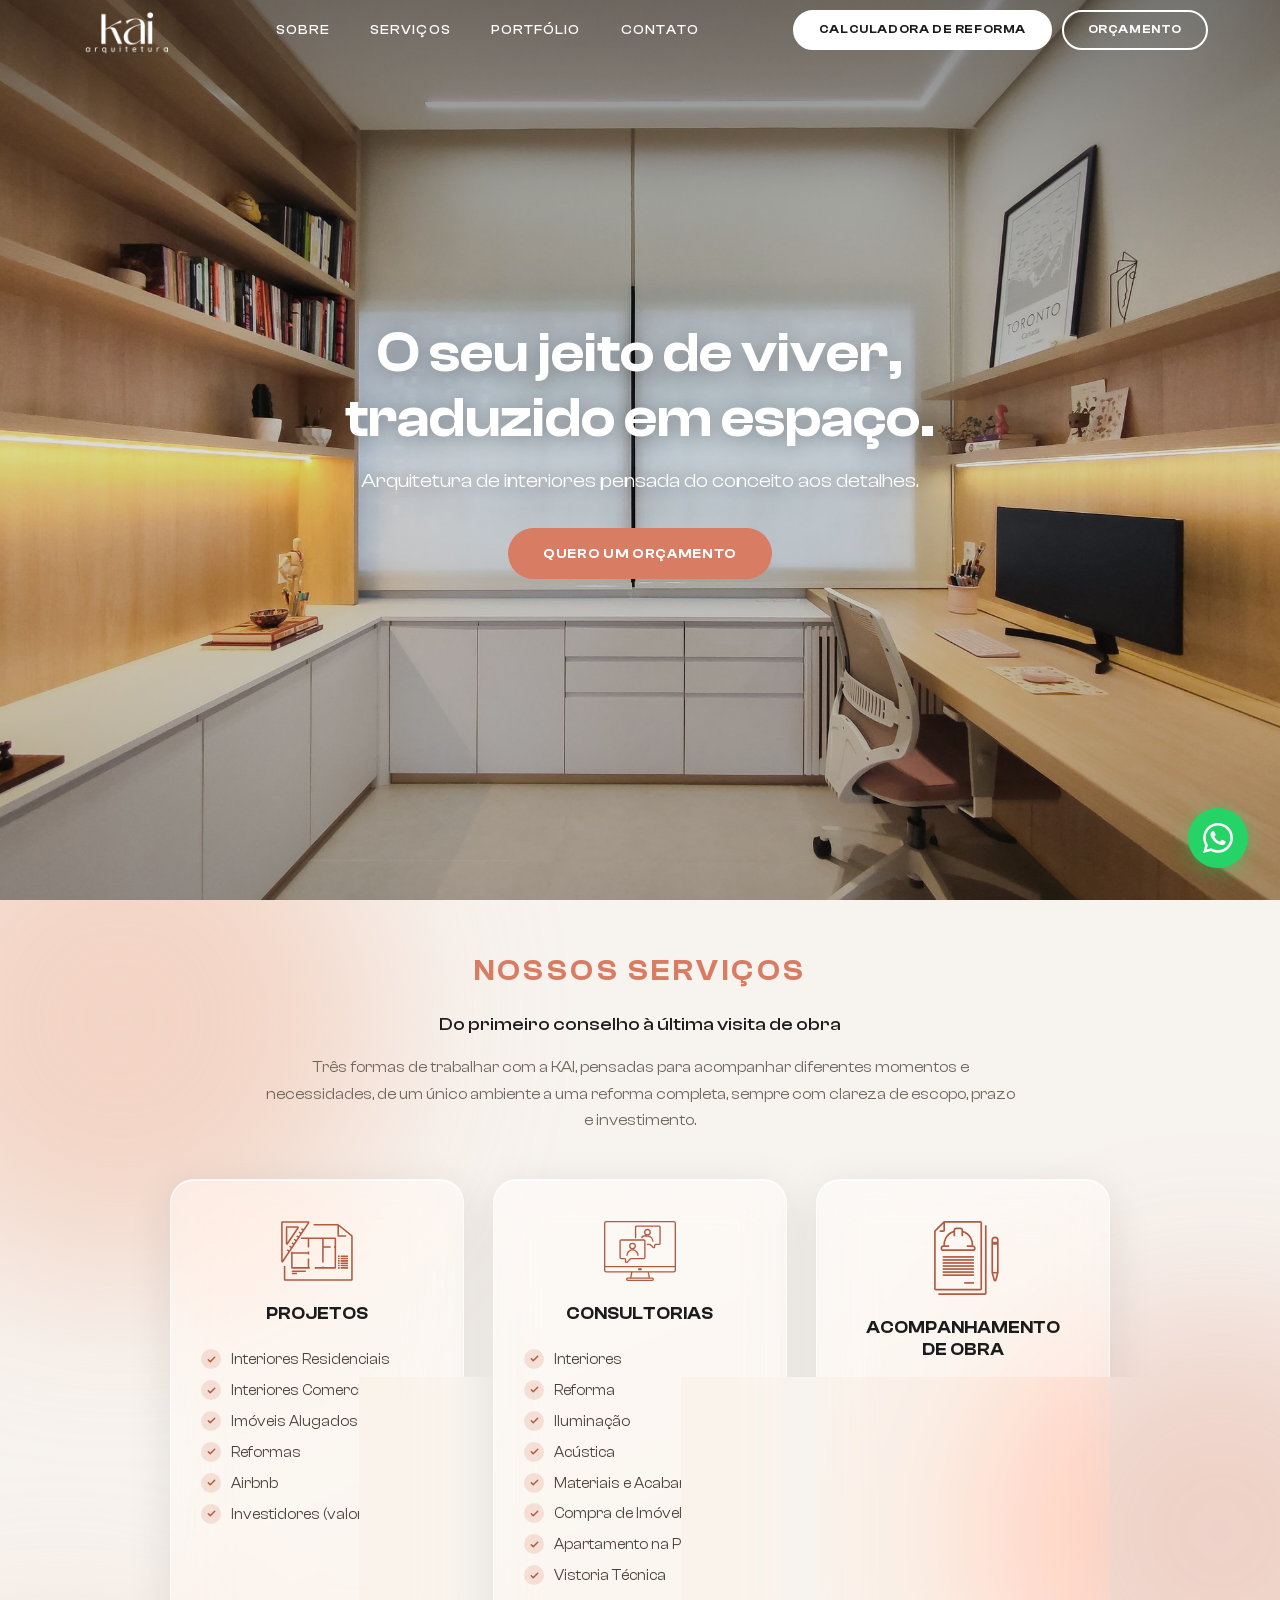
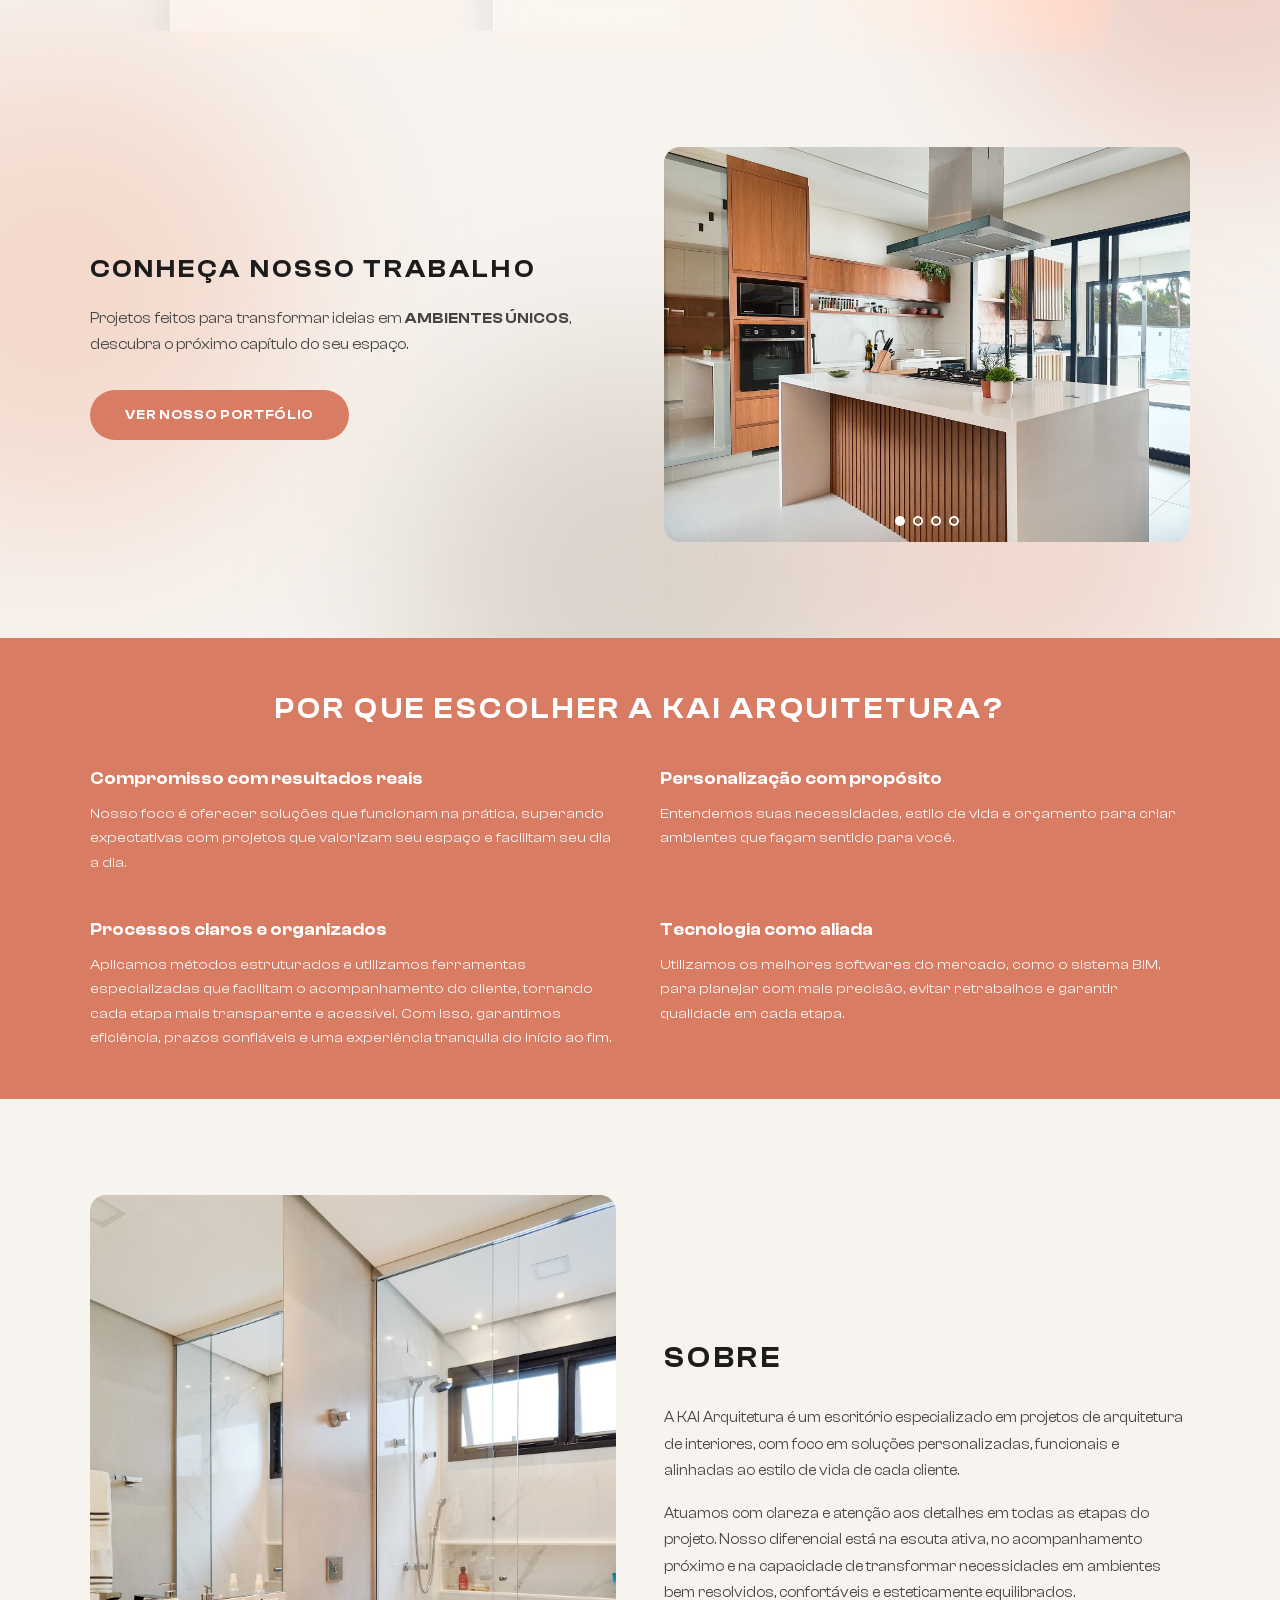
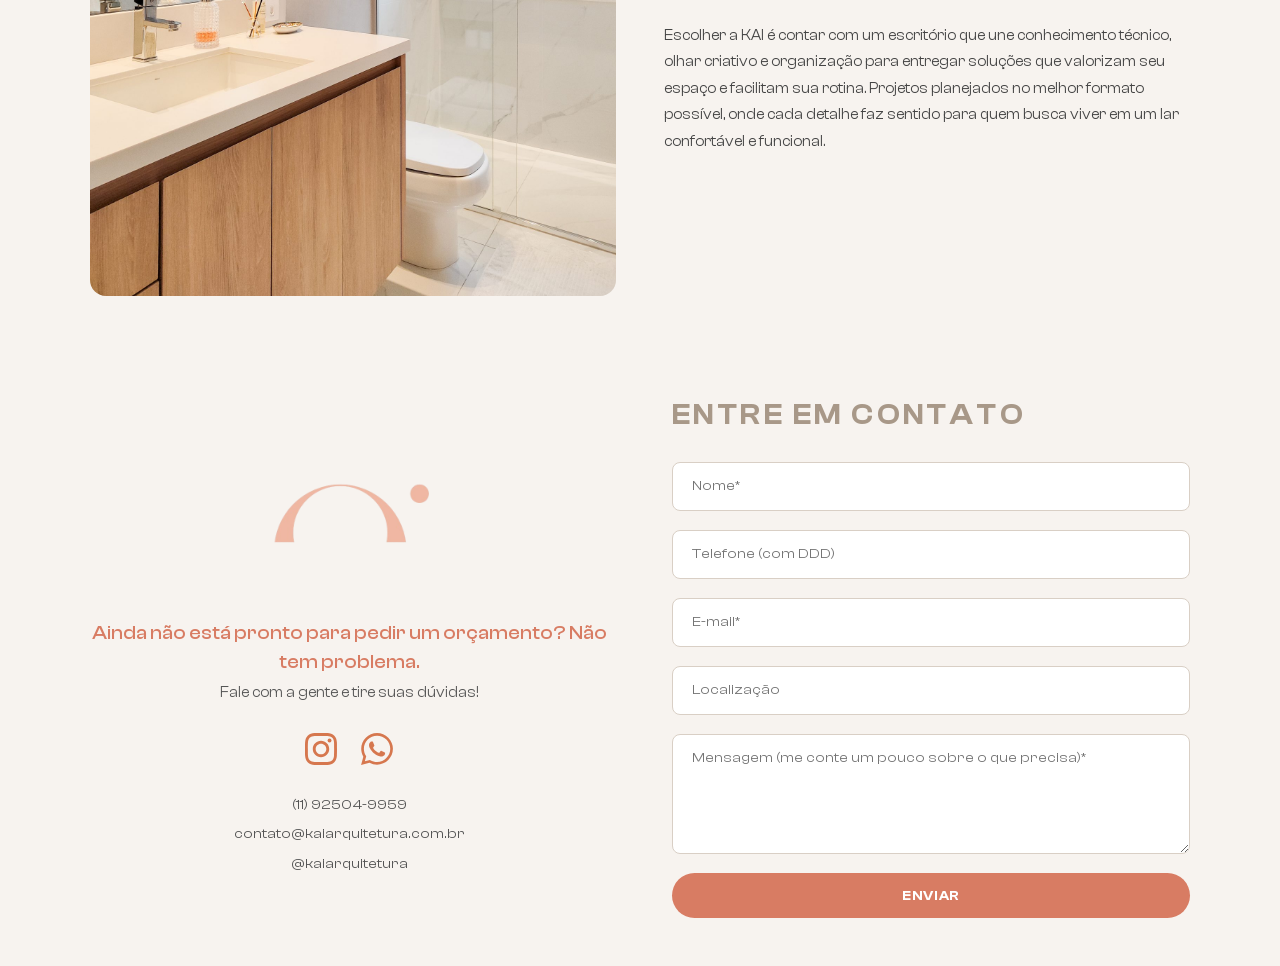
==== commit 6202e0de: "Home: fundo liquid glass continua ate Conheca nosso trabalho Co-Authored-By: Claude Opus 5.5 <norepl" ====
--- a/index.html
+++ b/index.html
@@ -14,7 +14,7 @@
   <meta name="description" content="A KAI Arquitetura é um escritório de arquitetura de interiores: projetos, consultorias e acompanhamento de obra, pensados do conceito aos detalhes.">
   <link rel="icon" type="image/png" href="img/simbolo.png">
   <link rel="stylesheet" href="css/fonts.css">
-  <link rel="stylesheet" href="css/style.css">
+  <link rel="stylesheet" href="css/style.css?v=20261001b">
 </head>
 <body>
   <!-- Google Tag Manager (noscript) -->
@@ -74,8 +74,10 @@
   </section>
 
   <!-- SERVIÇOS -->
-  <section class="section glass-zone" id="servicos">
-    <div class="glass-zone__blobs" aria-hidden="true"><span></span><span></span><span></span></div>
+  <!-- fundo liquid glass contínuo: Serviços + Conheça nosso trabalho -->
+  <div class="glass-zone">
+  <div class="glass-zone__blobs" aria-hidden="true"><span></span><span></span><span></span><span></span><span></span></div>
+  <section class="section" id="servicos">
     <div class="section__inner">
       <div class="sec-head">
         <h2 class="section__title section__title--coral">Nossos Serviços</h2>
@@ -157,6 +159,8 @@
       </div>
     </div>
   </section>
+
+  </div>
 
   <!-- POR QUE ESCOLHER -->
   <section class="why-section">
@@ -255,6 +259,6 @@
     <img src="img/icons/whatsapp.svg" alt="WhatsApp">
   </a>
 
-  <script src="js/main.js"></script>
+  <script src="js/main.js?v=20261001"></script>
 </body>
 </html>
--- a/css/style.css
+++ b/css/style.css
@@ -468,6 +468,9 @@
 .glass-zone__blobs span:nth-child(1) { width: 520px; height: 520px; background: var(--peach); top: -140px; left: -140px; opacity: 0.55; }
 .glass-zone__blobs span:nth-child(2) { width: 460px; height: 460px; background: var(--coral); top: 30%; right: -170px; opacity: 0.28; }
 .glass-zone__blobs span:nth-child(3) { width: 440px; height: 440px; background: var(--beige-dark); bottom: -160px; left: 32%; opacity: 0.35; }
+/* manchas extras para zonas mais altas (home: Serviços + Conheça nosso trabalho) */
+.glass-zone__blobs span:nth-child(4) { width: 480px; height: 480px; background: var(--peach); bottom: 8%; left: -180px; opacity: 0.45; }
+.glass-zone__blobs span:nth-child(5) { width: 420px; height: 420px; background: var(--coral); bottom: -120px; right: 4%; opacity: 0.22; }
 
 .glass {
   background: var(--glass-bg);
